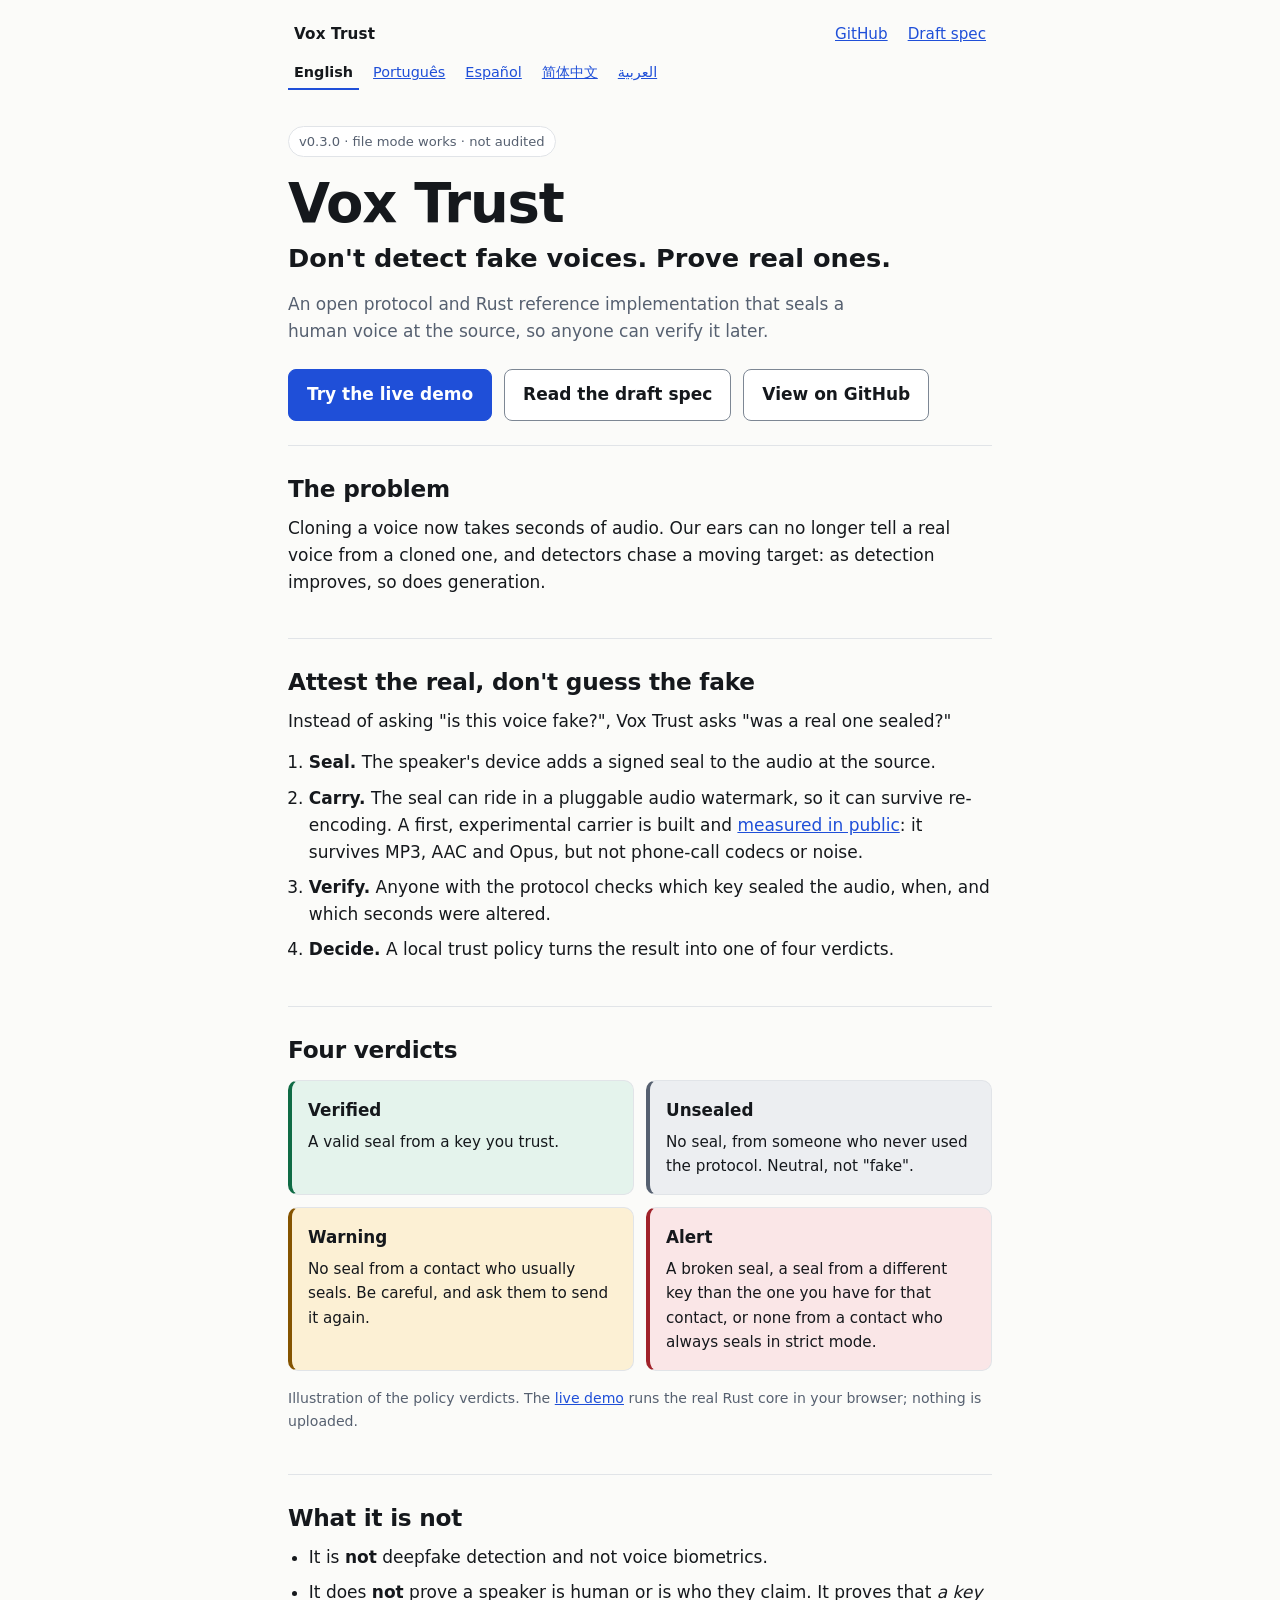
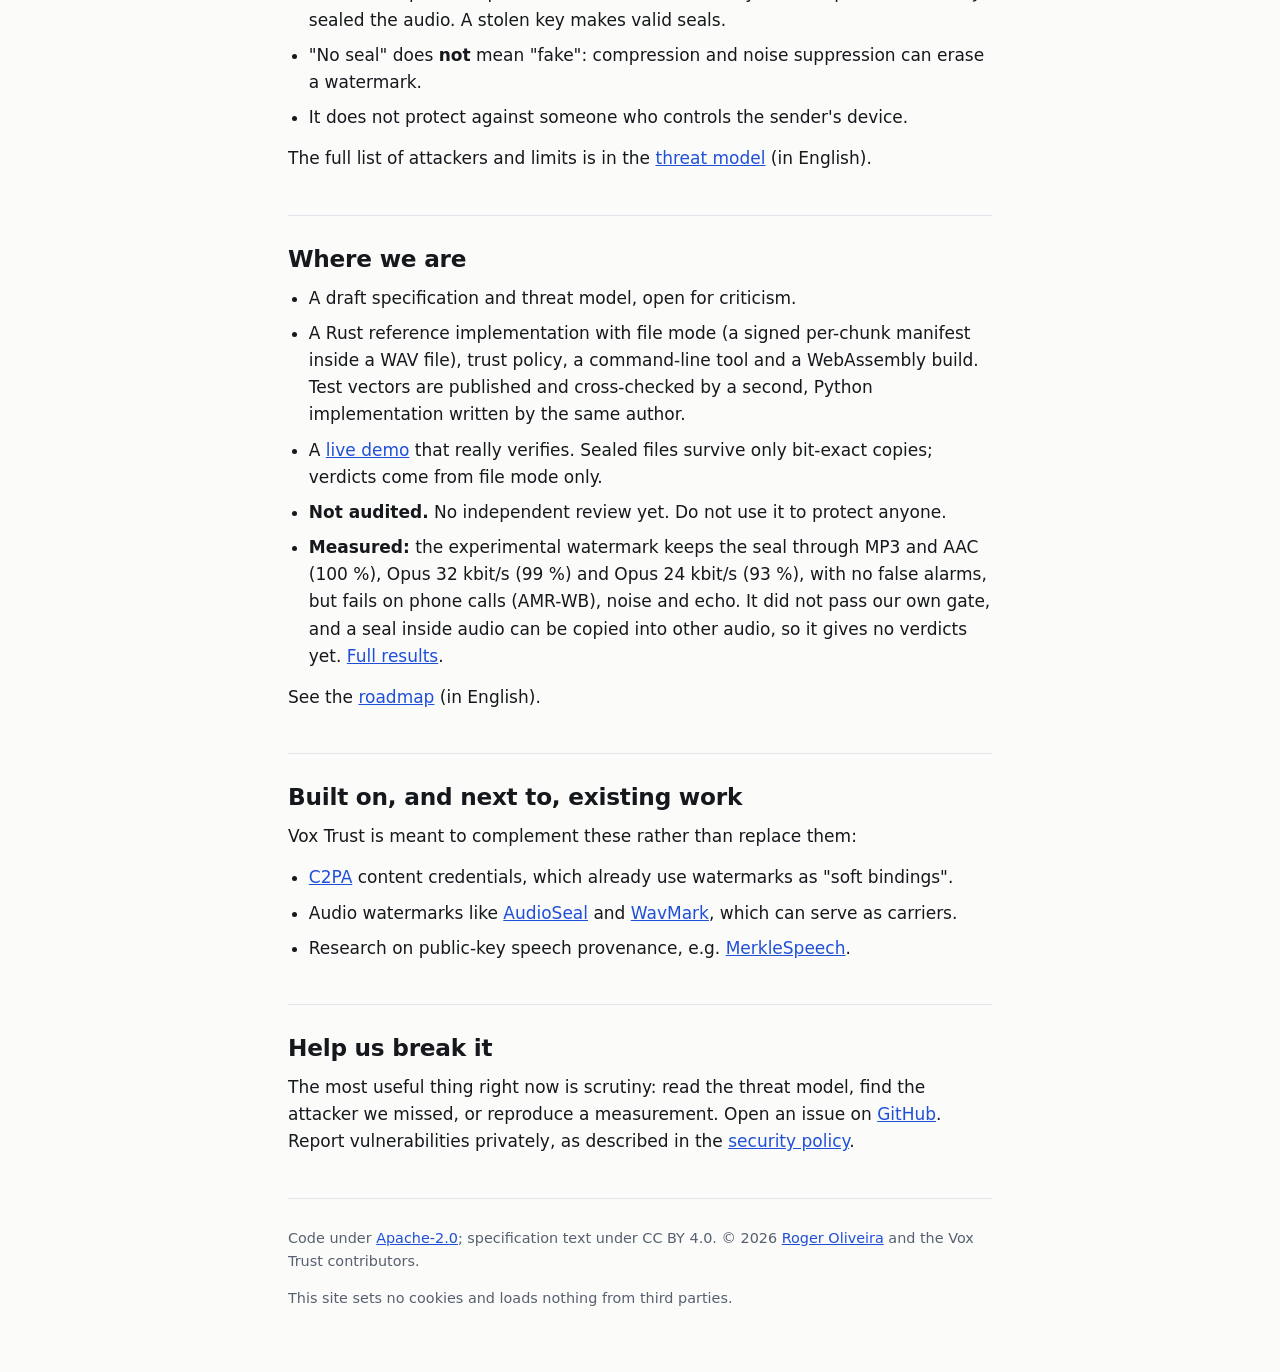
==== index.html @ eaea6c80 "Site: v0.3.0 status, experimental carrier measured (five languages)" ====
<!doctype html>
<html lang="en">
<head>
<meta charset="utf-8">
<meta name="viewport" content="width=device-width, initial-scale=1">
<title>Vox Trust: prove real voices, don't detect fakes</title>
<meta name="description" content="Open protocol with a Rust reference implementation that seals a human voice at the source so anyone can verify it. v0.3.0, file mode works, not audited.">
<meta name="robots" content="index,follow,max-snippet:-1,max-image-preview:large">
<meta name="color-scheme" content="light dark">
<meta name="theme-color" content="#fbfbf9" media="(prefers-color-scheme: light)">
<meta name="theme-color" content="#0e1013" media="(prefers-color-scheme: dark)">
<link rel="icon" href="/favicon.svg" type="image/svg+xml" sizes="any">
<link rel="icon" href="/favicon.ico" sizes="32x32">
<link rel="apple-touch-icon" href="/apple-touch-icon.png">
<link rel="canonical" href="https://vox-trust.github.io/">
<link rel="alternate" hreflang="en" href="https://vox-trust.github.io/">
<link rel="alternate" hreflang="pt-BR" href="https://vox-trust.github.io/pt/">
<link rel="alternate" hreflang="es" href="https://vox-trust.github.io/es/">
<link rel="alternate" hreflang="zh-Hans" href="https://vox-trust.github.io/zh/">
<link rel="alternate" hreflang="ar" href="https://vox-trust.github.io/ar/">
<link rel="alternate" hreflang="x-default" href="https://vox-trust.github.io/">
<meta property="og:type" content="website">
<meta property="og:site_name" content="Vox Trust">
<meta property="og:title" content="Vox Trust: prove real voices, don't detect fakes">
<meta property="og:description" content="An open protocol that seals a human voice at the source so anyone can verify it. v0.3.0, not audited.">
<meta property="og:url" content="https://vox-trust.github.io/">
<meta property="og:locale" content="en_US">
<meta property="og:locale:alternate" content="pt_BR">
<meta property="og:locale:alternate" content="es_ES">
<meta property="og:locale:alternate" content="zh_CN">
<meta property="og:locale:alternate" content="ar_AR">
<meta property="og:image" content="https://vox-trust.github.io/og.png">
<meta property="og:image:width" content="1200">
<meta property="og:image:height" content="630">
<meta property="og:image:alt" content="Vox Trust logo and the line: Don't detect fake voices. Prove real ones.">
<meta name="twitter:card" content="summary_large_image">
<meta name="twitter:title" content="Vox Trust: prove real voices, don't detect fakes">
<meta name="twitter:description" content="An open protocol that seals a human voice at the source so anyone can verify it. v0.3.0, not audited.">
<meta name="twitter:image" content="https://vox-trust.github.io/og.png">
<meta name="twitter:image:alt" content="Vox Trust logo and the line: Don't detect fake voices. Prove real ones.">
<script type="application/ld+json">
{
 "@context": "https://schema.org",
 "@graph": [
  {
   "@type": "WebSite",
   "@id": "https://vox-trust.github.io/#site",
   "name": "Vox Trust",
   "url": "https://vox-trust.github.io/",
   "publisher": {
    "@type": "Person",
    "name": "Roger Oliveira",
    "url": "https://www.linkedin.com/in/rogeroliveira/"
   }
  },
  {
   "@type": "WebPage",
   "@id": "https://vox-trust.github.io/#page",
   "url": "https://vox-trust.github.io/",
   "name": "Vox Trust: prove real voices, don't detect fakes",
   "description": "Open protocol with a Rust reference implementation that seals a human voice at the source so anyone can verify it. v0.3.0, file mode works, not audited.",
   "inLanguage": "en",
   "isPartOf": {
    "@id": "https://vox-trust.github.io/#site"
   },
   "about": {
    "@id": "https://vox-trust.github.io/#code"
   },
   "primaryImageOfPage": {
    "@type": "ImageObject",
    "url": "https://vox-trust.github.io/og.png",
    "width": 1200,
    "height": 630
   }
  },
  {
   "@type": "SoftwareSourceCode",
   "@id": "https://vox-trust.github.io/#code",
   "name": "Vox Trust",
   "url": "https://vox-trust.github.io/",
   "codeRepository": "https://github.com/vox-trust/vox-trust",
   "programmingLanguage": "Rust",
   "license": "https://www.apache.org/licenses/LICENSE-2.0",
   "version": "0.3.0",
   "author": {
    "@type": "Person",
    "name": "Roger Oliveira",
    "url": "https://www.linkedin.com/in/rogeroliveira/"
   }
  }
 ]
}
</script>
<style>
:root{
  --bg:#fbfbf9;--fg:#15181c;--muted:#566070;--card:#ffffff;--border:#e1e4e8;
  --accent:#1f4fd8;--accent-fg:#ffffff;--control-border:#7d8794;--code:#f0f1f3;
  --ok:#0f6b45;--ok-bg:#e4f3ec;--warn:#855400;--warn-bg:#fcf0d4;--bad:#a0222a;--bad-bg:#fae6e7;--neutral-bg:#eceef1;
}
@media (prefers-color-scheme:dark){:root{
  --bg:#0e1013;--fg:#e8eaed;--muted:#a3abb6;--card:#151921;--border:#272d38;
  --accent:#86a9ff;--accent-fg:#0b1020;--control-border:#6b7584;--code:#1b2029;
  --ok:#62d6a3;--ok-bg:#112419;--warn:#f1c35c;--warn-bg:#2a2410;--bad:#ff8c91;--bad-bg:#2c1416;--neutral-bg:#1c212a;
}}
*{box-sizing:border-box}
html{-webkit-text-size-adjust:100%}
body{margin:0;background:var(--bg);color:var(--fg);font:17px/1.6 system-ui,-apple-system,"Segoe UI",Roboto,Helvetica,Arial,sans-serif}
body:lang(zh-Hans){font-family:system-ui,-apple-system,"PingFang SC","Hiragino Sans GB","Microsoft YaHei","Noto Sans CJK SC","Noto Sans SC","WenQuanYi Micro Hei",sans-serif;line-height:1.75}
body:lang(ar){font-family:system-ui,-apple-system,"Segoe UI","Noto Sans Arabic","Geeza Pro","Dubai",Tahoma,Arial,sans-serif;line-height:1.85}
a{color:var(--accent)}
a:focus-visible,.btn:focus-visible{outline:3px solid var(--accent);outline-offset:3px;border-radius:4px}
.skip{position:absolute;inset-inline-start:12px;top:-60px;background:var(--accent);color:var(--accent-fg);padding:8px 14px;border-radius:8px;z-index:10;text-decoration:none;font-weight:600}
.skip:focus{top:12px}
.wrap{max-width:46rem;margin:0 auto;padding:0 16px}
header.top{display:flex;justify-content:space-between;align-items:center;gap:8px 16px;padding:18px 0 6px;font-size:.95rem;flex-wrap:wrap}
header.top .brand{font-weight:700;letter-spacing:.01em;color:var(--fg);text-decoration:none}
header.top nav{display:flex;gap:0 8px;flex-wrap:wrap}
header.top a,.langs a{display:inline-block;min-height:24px;line-height:24px;padding:4px 6px}
.langs{padding:0 0 4px;font-size:.9rem}
.langs ul{list-style:none;margin:0;padding:0;display:flex;gap:0 8px;flex-wrap:wrap}
.langs li{margin:0}
.langs a[aria-current]{color:var(--fg);font-weight:700;text-decoration:none;border-bottom:2px solid var(--accent)}
.hero{padding:32px 0 24px}
.chip{display:inline-block;font-size:.82rem;padding:4px 10px;border:1px solid var(--border);border-radius:999px;color:var(--muted);background:var(--card)}
h1{font-size:clamp(2.2rem,7vw,3.4rem);line-height:1.08;margin:18px 0 8px;letter-spacing:-.02em}
.tag{font-size:clamp(1.25rem,4vw,1.6rem);line-height:1.3;margin:0 0 16px;font-weight:600}
.lead{color:var(--muted);margin:0 0 24px;max-width:38rem}
.actions{display:flex;gap:12px;flex-wrap:wrap}
.btn{display:inline-block;padding:11px 18px;border-radius:8px;text-decoration:none;font-weight:600;border:1px solid var(--control-border);color:var(--fg);background:var(--card)}
.btn.primary{background:var(--accent);color:var(--accent-fg);border-color:var(--accent)}
section{padding:28px 0;border-top:1px solid var(--border)}
h2{font-size:1.45rem;line-height:1.25;margin:0 0 12px;letter-spacing:-.01em}
p{margin:0 0 14px}
ol,ul{margin:0 0 14px;padding-inline-start:1.3rem}
li{margin-bottom:8px}
.cards{display:grid;gap:12px;grid-template-columns:repeat(2,1fr);margin:16px 0}
@media (max-width:520px){.cards{grid-template-columns:1fr}}
.card{border-radius:10px;padding:16px;border:1px solid var(--border);background:var(--card)}
.card h3{margin:0 0 6px;font-size:1.05rem}
.card p{margin:0;font-size:.95rem}
.card{border-inline-start:4px solid var(--muted)}
.card.ok{background:var(--ok-bg);border-inline-start-color:var(--ok)}
.card.neutral{background:var(--neutral-bg);border-inline-start-color:var(--muted)}
.card.warn{background:var(--warn-bg);border-inline-start-color:var(--warn)}
.card.bad{background:var(--bad-bg);border-inline-start-color:var(--bad)}
.note{font-size:.88rem;color:var(--muted)}
code{background:var(--code);padding:1px 6px;border-radius:5px;font-size:.92em}
footer{padding:28px 0 48px;border-top:1px solid var(--border);color:var(--muted);font-size:.9rem}
[dir=rtl] .hero,[dir=rtl] .lead{text-align:start}
</style>
</head>
<body>
<a class="skip" href="#main">Skip to content</a>
<div class="wrap">
  <header class="top">
    <a class="brand" href="/">Vox Trust</a>
    <nav aria-label="Primary">
      <a href="https://github.com/vox-trust/vox-trust">GitHub</a>
      <a href="https://github.com/vox-trust/vox-trust/blob/main/spec/SPEC.md">Draft spec</a>
    </nav>
  </header>
  <nav class="langs" aria-label="Language">
    <ul>
        <li><a href="/" hreflang="en" lang="en" aria-current="page">English</a></li>
        <li><a href="/pt/" hreflang="pt-BR" lang="pt-BR">Português</a></li>
        <li><a href="/es/" hreflang="es" lang="es">Español</a></li>
        <li><a href="/zh/" hreflang="zh-Hans" lang="zh-Hans">简体中文</a></li>
        <li><a href="/ar/" hreflang="ar" lang="ar">العربية</a></li>
    </ul>
  </nav>

  <main id="main">
    <div class="hero">
      <span class="chip">v0.3.0 · file mode works · not audited</span>
      <h1>Vox Trust</h1>
      <p class="tag">Don't detect fake voices. Prove real ones.</p>
      <p class="lead">An open protocol and Rust reference implementation that seals a human voice at the source, so anyone can verify it later.</p>
      <div class="actions">
        <a class="btn primary" href="/demo/?lang=en">Try the live demo</a>
        <a class="btn" href="https://github.com/vox-trust/vox-trust/blob/main/spec/SPEC.md">Read the draft spec</a>
        <a class="btn" href="https://github.com/vox-trust/vox-trust">View on GitHub</a>
      </div>
    </div>

    <section aria-labelledby="problem">
      <h2 id="problem">The problem</h2>
      <p>Cloning a voice now takes seconds of audio. Our ears can no longer tell a real voice from a cloned one, and detectors chase a moving target: as detection improves, so does generation.</p>
    </section>

    <section aria-labelledby="idea">
      <h2 id="idea">Attest the real, don't guess the fake</h2>
      <p>Instead of asking "is this voice fake?", Vox Trust asks "was a real one sealed?"</p>
      <ol>
        <li><strong>Seal.</strong> The speaker's device adds a signed seal to the audio at the source.</li>
        <li><strong>Carry.</strong> The seal can ride in a pluggable audio watermark, so it can survive re-encoding. A first, experimental carrier is built and <a href='https://github.com/vox-trust/vox-trust/blob/main/bench/results/2026-10-01-stdm-1/README.md'>measured in public</a>: it survives MP3, AAC and Opus, but not phone-call codecs or noise.</li>
        <li><strong>Verify.</strong> Anyone with the protocol checks which key sealed the audio, when, and which seconds were altered.</li>
        <li><strong>Decide.</strong> A local trust policy turns the result into one of four verdicts.</li>
      </ol>
    </section>

    <section aria-labelledby="outcomes">
      <h2 id="outcomes">Four verdicts</h2>
      <div class="cards">
        <div class="card ok">
          <h3>Verified</h3>
          <p>A valid seal from a key you trust.</p>
        </div>
        <div class="card neutral">
          <h3>Unsealed</h3>
          <p>No seal, from someone who never used the protocol. Neutral, not "fake".</p>
        </div>
        <div class="card warn">
          <h3>Warning</h3>
          <p>No seal from a contact who usually seals. Be careful, and ask them to send it again.</p>
        </div>
        <div class="card bad">
          <h3>Alert</h3>
          <p>A broken seal, a seal from a different key than the one you have for that contact, or none from a contact who always seals in strict mode.</p>
        </div>
      </div>
      <p class="note">Illustration of the policy verdicts. The <a href="/demo/?lang=en">live demo</a> runs the real Rust core in your browser; nothing is uploaded.</p>
    </section>

    <section aria-labelledby="not">
      <h2 id="not">What it is not</h2>
      <ul>
        <li>It is <strong>not</strong> deepfake detection and not voice biometrics.</li>
        <li>It does <strong>not</strong> prove a speaker is human or is who they claim. It proves that <em>a key</em> sealed the audio. A stolen key makes valid seals.</li>
        <li>"No seal" does <strong>not</strong> mean "fake": compression and noise suppression can erase a watermark.</li>
        <li>It does not protect against someone who controls the sender's device.</li>
      </ul>
      <p>The full list of attackers and limits is in the <a href="https://github.com/vox-trust/vox-trust/blob/main/spec/THREAT-MODEL.md">threat model</a> (in English).</p>
    </section>

    <section aria-labelledby="status">
      <h2 id="status">Where we are</h2>
      <ul>
        <li>A draft specification and threat model, open for criticism.</li>
        <li>A Rust reference implementation with file mode (a signed per-chunk manifest inside a WAV file), trust policy, a command-line tool and a WebAssembly build. Test vectors are published and cross-checked by a second, Python implementation written by the same author.</li>
        <li>A <a href="/demo/?lang=en">live demo</a> that really verifies. Sealed files survive only bit-exact copies; verdicts come from file mode only.</li>
        <li><strong>Not audited.</strong> No independent review yet. Do not use it to protect anyone.</li>
        <li><strong>Measured:</strong> the experimental watermark keeps the seal through MP3 and AAC (100 %), Opus 32 kbit/s (99 %) and Opus 24 kbit/s (93 %), with no false alarms, but fails on phone calls (AMR-WB), noise and echo. It did not pass our own gate, and a seal inside audio can be copied into other audio, so it gives no verdicts yet. <a href='https://github.com/vox-trust/vox-trust/blob/main/bench/results/2026-10-01-stdm-1/README.md'>Full results</a>.</li>
      </ul>
      <p>See the <a href="https://github.com/vox-trust/vox-trust/blob/main/docs/ROADMAP.md">roadmap</a> (in English).</p>
    </section>

    <section aria-labelledby="prior">
      <h2 id="prior">Built on, and next to, existing work</h2>
      <p>Vox Trust is meant to complement these rather than replace them:</p>
      <ul>
        <li><a href="https://spec.c2pa.org/">C2PA</a> content credentials, which already use watermarks as "soft bindings".</li>
        <li>Audio watermarks like <a href="https://github.com/facebookresearch/audioseal">AudioSeal</a> and <a href="https://github.com/wavmark/wavmark">WavMark</a>, which can serve as carriers.</li>
        <li>Research on public-key speech provenance, e.g. <a href="https://arxiv.org/abs/2602.10166">MerkleSpeech</a>.</li>
      </ul>
    </section>

    <section aria-labelledby="help">
      <h2 id="help">Help us break it</h2>
      <p>The most useful thing right now is scrutiny: read the threat model, find the attacker we missed, or reproduce a measurement. Open an issue on <a href="https://github.com/vox-trust/vox-trust/issues">GitHub</a>. Report vulnerabilities privately, as described in the <a href="https://github.com/vox-trust/vox-trust/blob/main/SECURITY.md">security policy</a>.</p>
    </section>
  </main>

  <footer>
    <p>Code under <a href="https://github.com/vox-trust/vox-trust/blob/main/LICENSE">Apache-2.0</a>; specification text under CC BY 4.0. © 2026 <a href="https://www.linkedin.com/in/rogeroliveira/" rel="me">Roger Oliveira</a> and the Vox Trust contributors.</p>
    <p>This site sets no cookies and loads nothing from third parties.</p>
  </footer>
</div>
</body>
</html>
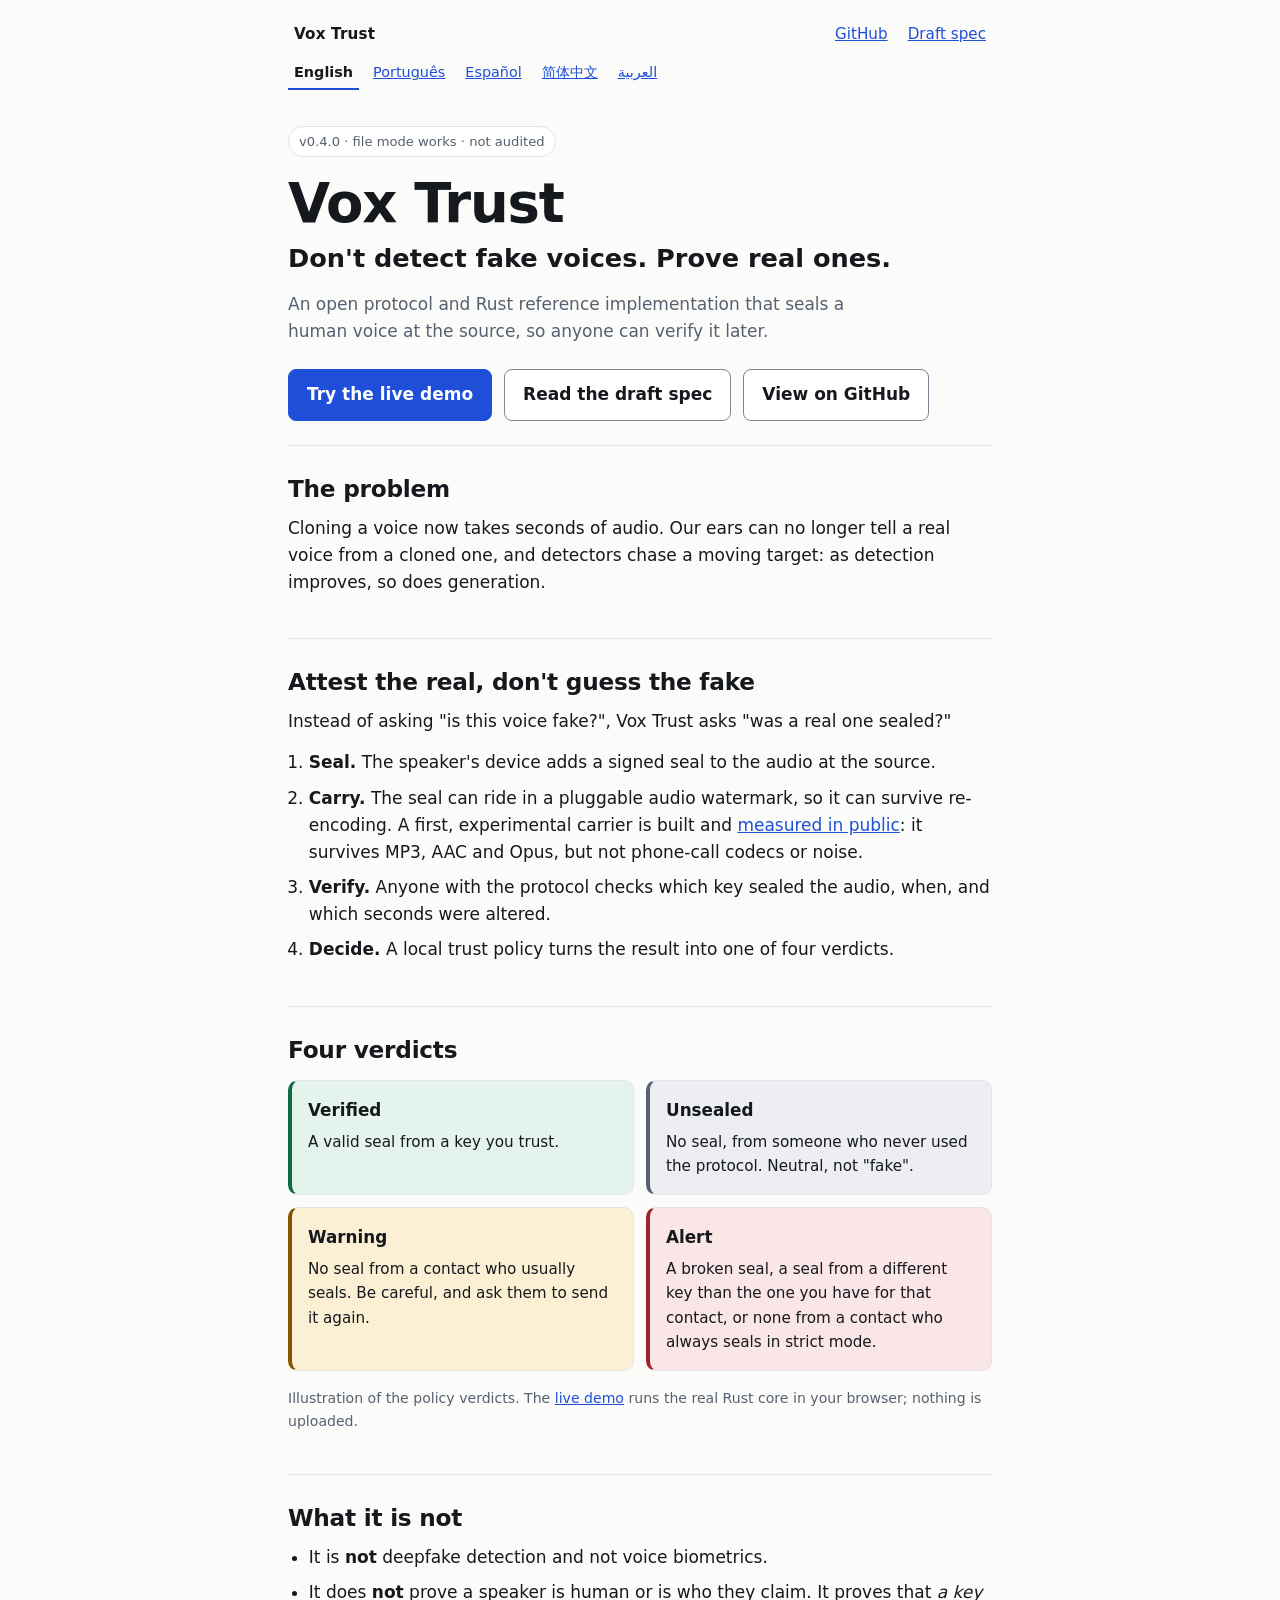
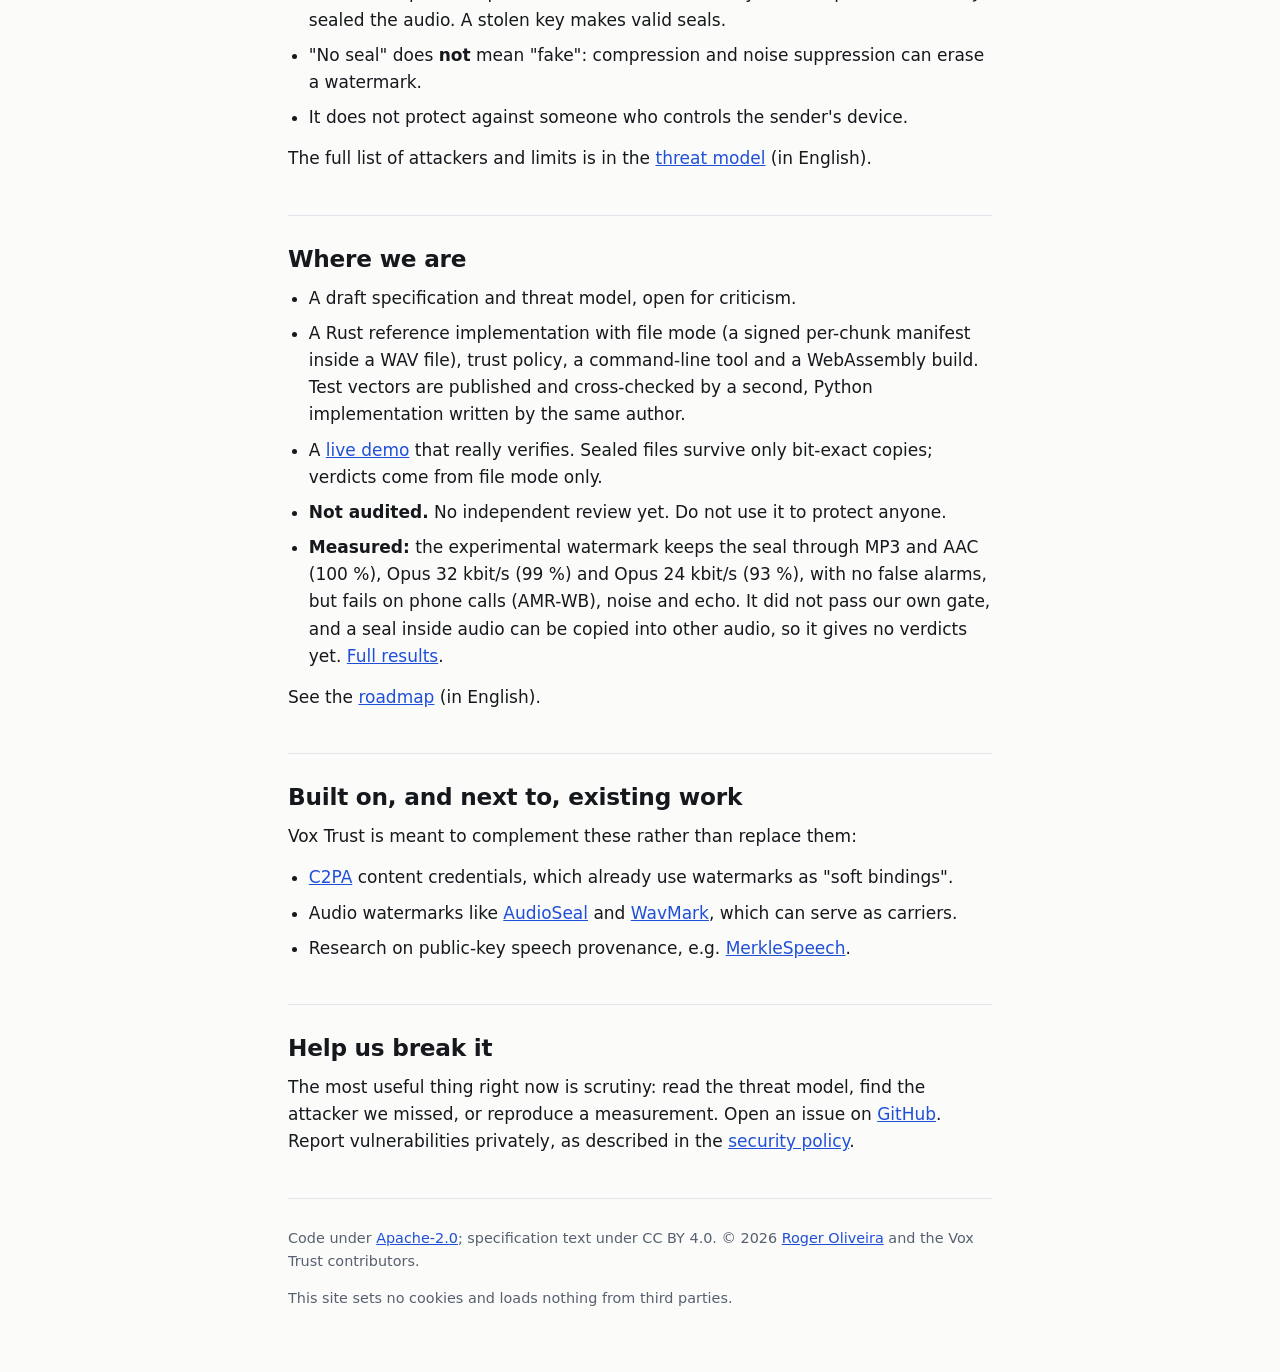
==== commit 577c6af9: "Site: v0.4.0 (five languages); demo built from the v0.4.0 release" ====
--- a/index.html
+++ b/index.html
@@ -4,7 +4,7 @@
 <meta charset="utf-8">
 <meta name="viewport" content="width=device-width, initial-scale=1">
 <title>Vox Trust: prove real voices, don't detect fakes</title>
-<meta name="description" content="Open protocol with a Rust reference implementation that seals a human voice at the source so anyone can verify it. v0.3.0, file mode works, not audited.">
+<meta name="description" content="Open protocol with a Rust reference implementation that seals a human voice at the source so anyone can verify it. v0.4.0, file mode works, not audited.">
 <meta name="robots" content="index,follow,max-snippet:-1,max-image-preview:large">
 <meta name="color-scheme" content="light dark">
 <meta name="theme-color" content="#fbfbf9" media="(prefers-color-scheme: light)">
@@ -22,7 +22,7 @@
 <meta property="og:type" content="website">
 <meta property="og:site_name" content="Vox Trust">
 <meta property="og:title" content="Vox Trust: prove real voices, don't detect fakes">
-<meta property="og:description" content="An open protocol that seals a human voice at the source so anyone can verify it. v0.3.0, not audited.">
+<meta property="og:description" content="An open protocol that seals a human voice at the source so anyone can verify it. v0.4.0, not audited.">
 <meta property="og:url" content="https://vox-trust.github.io/">
 <meta property="og:locale" content="en_US">
 <meta property="og:locale:alternate" content="pt_BR">
@@ -35,7 +35,7 @@
 <meta property="og:image:alt" content="Vox Trust logo and the line: Don't detect fake voices. Prove real ones.">
 <meta name="twitter:card" content="summary_large_image">
 <meta name="twitter:title" content="Vox Trust: prove real voices, don't detect fakes">
-<meta name="twitter:description" content="An open protocol that seals a human voice at the source so anyone can verify it. v0.3.0, not audited.">
+<meta name="twitter:description" content="An open protocol that seals a human voice at the source so anyone can verify it. v0.4.0, not audited.">
 <meta name="twitter:image" content="https://vox-trust.github.io/og.png">
 <meta name="twitter:image:alt" content="Vox Trust logo and the line: Don't detect fake voices. Prove real ones.">
 <script type="application/ld+json">
@@ -58,7 +58,7 @@
    "@id": "https://vox-trust.github.io/#page",
    "url": "https://vox-trust.github.io/",
    "name": "Vox Trust: prove real voices, don't detect fakes",
-   "description": "Open protocol with a Rust reference implementation that seals a human voice at the source so anyone can verify it. v0.3.0, file mode works, not audited.",
+   "description": "Open protocol with a Rust reference implementation that seals a human voice at the source so anyone can verify it. v0.4.0, file mode works, not audited.",
    "inLanguage": "en",
    "isPartOf": {
     "@id": "https://vox-trust.github.io/#site"
@@ -81,7 +81,7 @@
    "codeRepository": "https://github.com/vox-trust/vox-trust",
    "programmingLanguage": "Rust",
    "license": "https://www.apache.org/licenses/LICENSE-2.0",
-   "version": "0.3.0",
+   "version": "0.4.0",
    "author": {
     "@type": "Person",
     "name": "Roger Oliveira",
@@ -171,7 +171,7 @@
 
   <main id="main">
     <div class="hero">
-      <span class="chip">v0.3.0 · file mode works · not audited</span>
+      <span class="chip">v0.4.0 · file mode works · not audited</span>
       <h1>Vox Trust</h1>
       <p class="tag">Don't detect fake voices. Prove real ones.</p>
       <p class="lead">An open protocol and Rust reference implementation that seals a human voice at the source, so anyone can verify it later.</p>
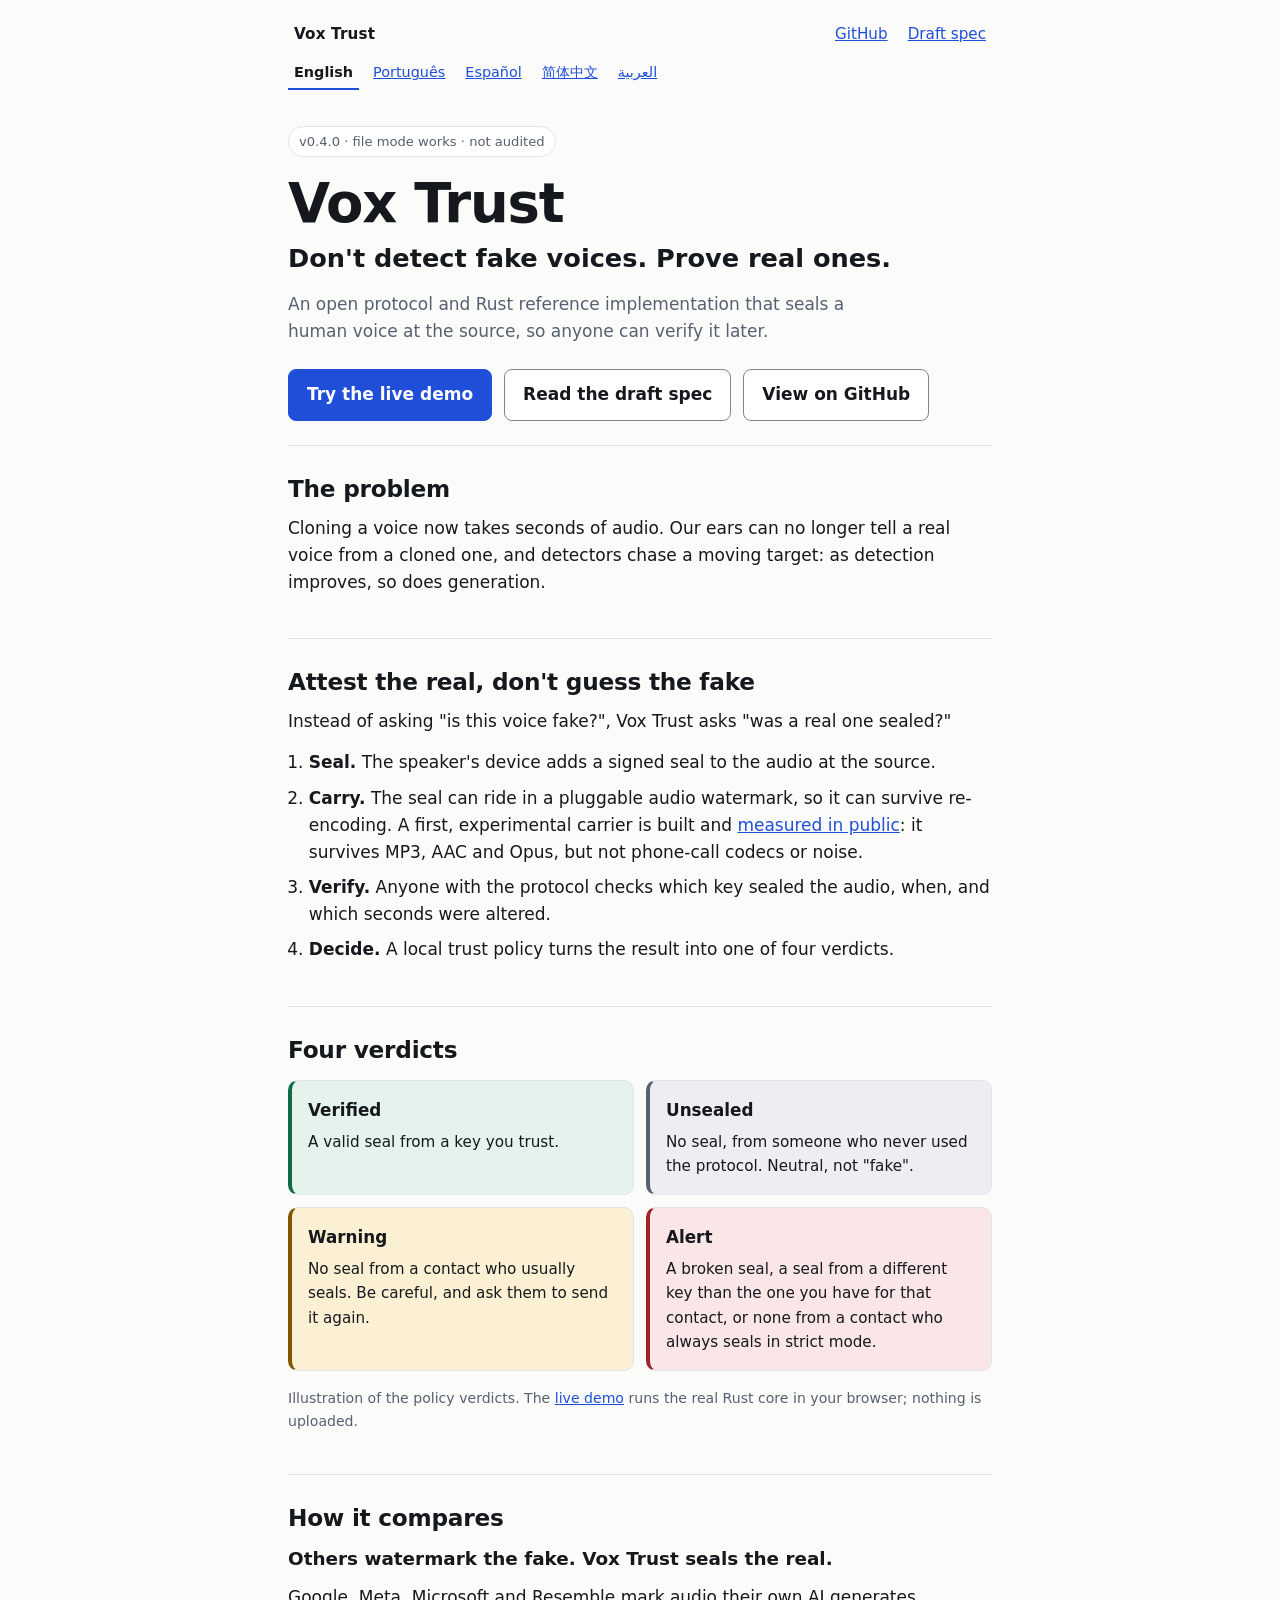
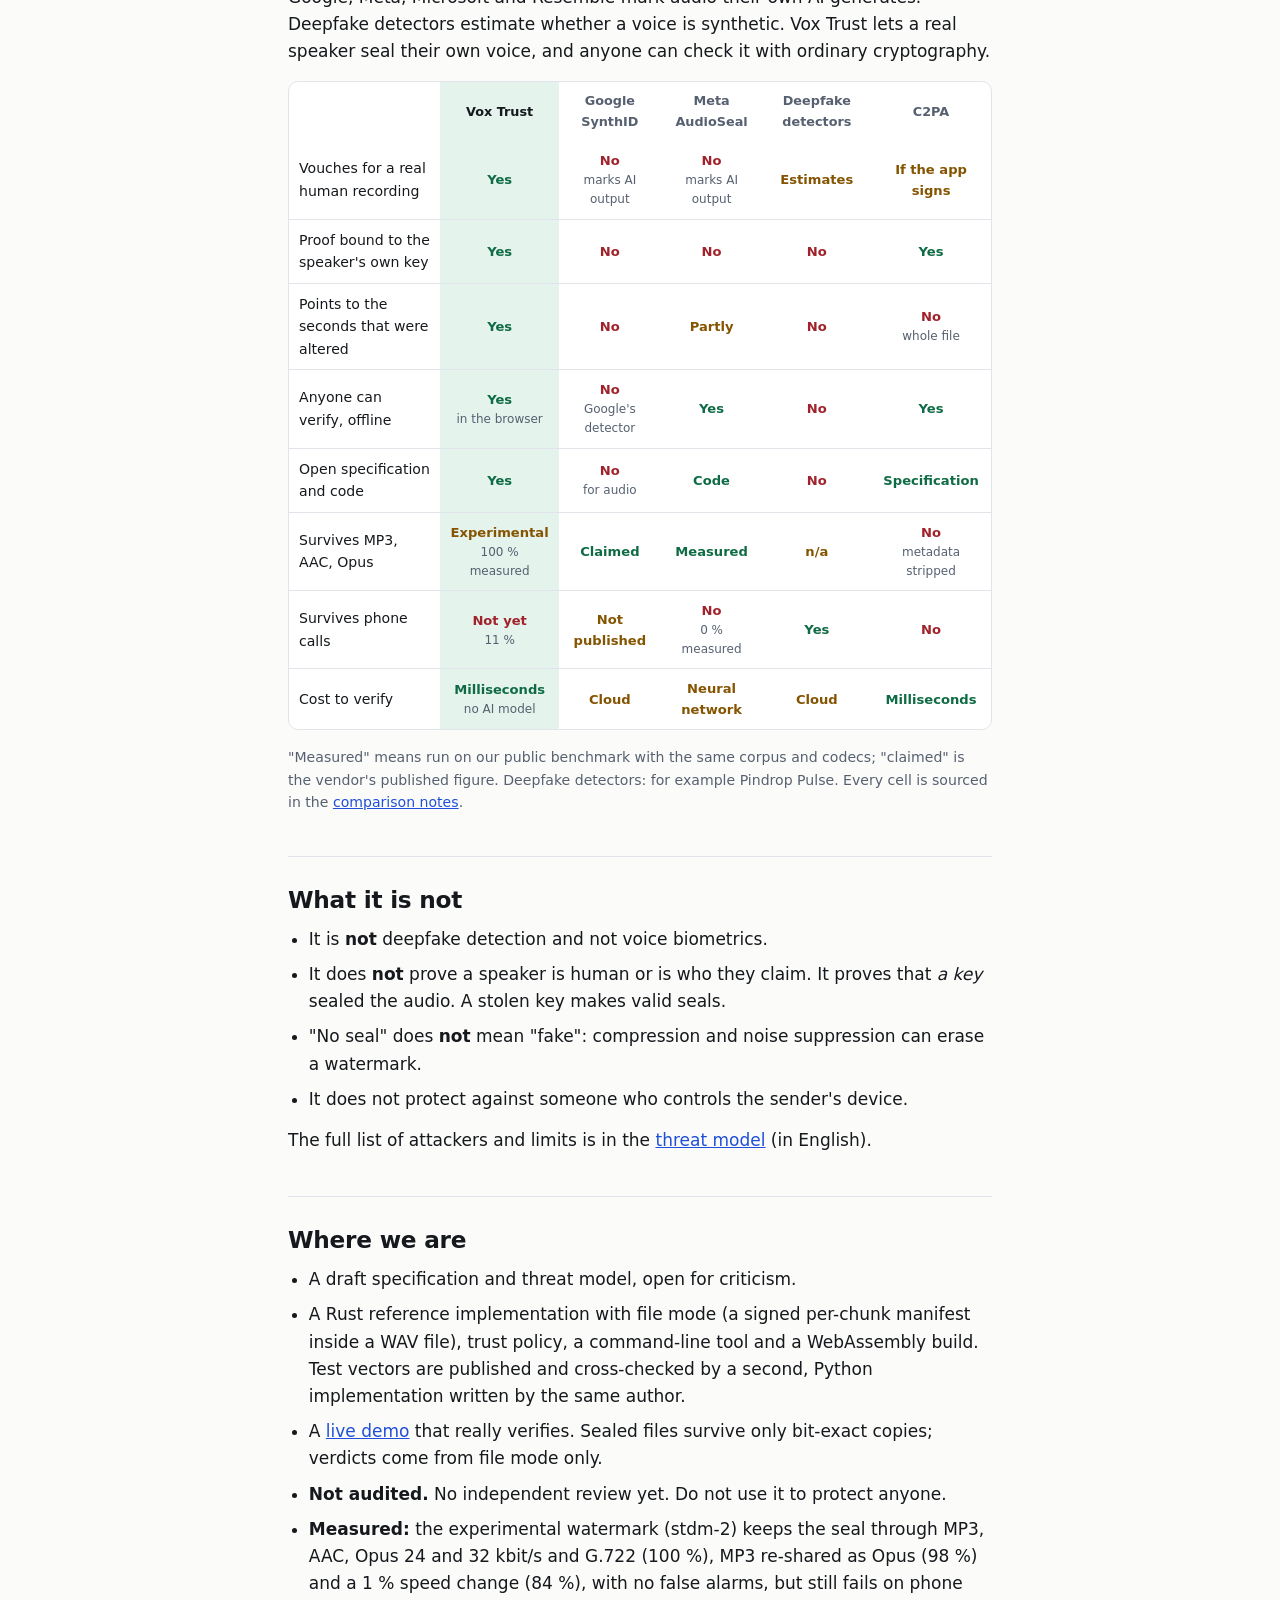
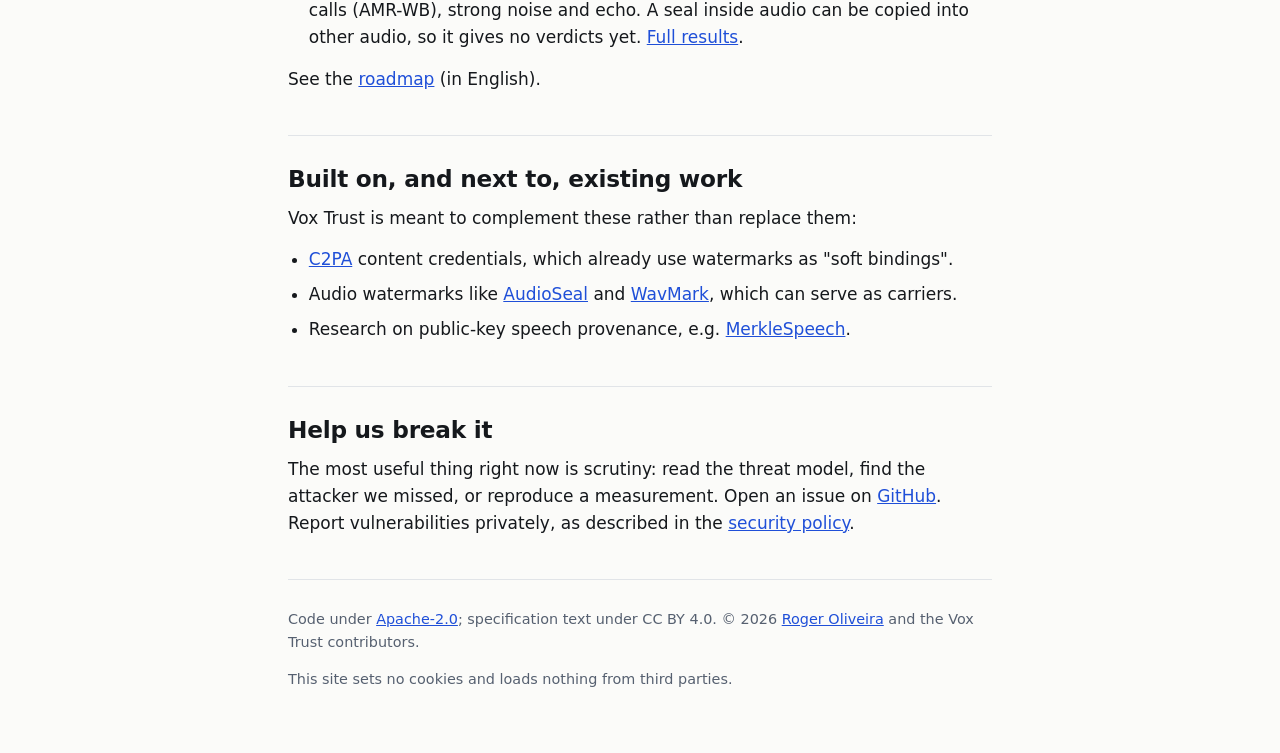
==== commit f83ae378: "Site: comparison with Google SynthID, Meta AudioSeal, deepfake detectors and C2PA; stdm-2 numbers (f" ====
--- a/index.html
+++ b/index.html
@@ -147,6 +147,18 @@
 code{background:var(--code);padding:1px 6px;border-radius:5px;font-size:.92em}
 footer{padding:28px 0 48px;border-top:1px solid var(--border);color:var(--muted);font-size:.9rem}
 [dir=rtl] .hero,[dir=rtl] .lead{text-align:start}
+.cmp-wrap{overflow-x:auto;margin:16px 0;border:1px solid var(--border);border-radius:10px;background:var(--card)}
+.cmp{border-collapse:collapse;width:100%;min-width:640px;font-size:.88rem}
+.cmp th,.cmp td{padding:9px 10px;border-bottom:1px solid var(--border);text-align:center;vertical-align:middle}
+.cmp thead th{font-size:.8rem;color:var(--muted);font-weight:600}
+.cmp th[scope=row]{text-align:start;font-weight:500}
+.cmp tr:last-child th,.cmp tr:last-child td{border-bottom:0}
+.cmp .us{background:var(--ok-bg)}
+.cmp thead .us{color:var(--fg)}
+.cmp .y,.cmp .n,.cmp .p{display:block;font-weight:600;font-size:.82rem}
+.cmp .y{color:var(--ok)}.cmp .n{color:var(--bad)}.cmp .p{color:var(--warn)}
+.cmp small{display:block;color:var(--muted);font-weight:400;font-size:.75rem}
+.big{font-size:1.15rem;font-weight:600;margin:0 0 10px}
 </style>
 </head>
 <body>
@@ -192,7 +204,7 @@
       <p>Instead of asking "is this voice fake?", Vox Trust asks "was a real one sealed?"</p>
       <ol>
         <li><strong>Seal.</strong> The speaker's device adds a signed seal to the audio at the source.</li>
-        <li><strong>Carry.</strong> The seal can ride in a pluggable audio watermark, so it can survive re-encoding. A first, experimental carrier is built and <a href='https://github.com/vox-trust/vox-trust/blob/main/bench/results/2026-10-01-stdm-1/README.md'>measured in public</a>: it survives MP3, AAC and Opus, but not phone-call codecs or noise.</li>
+        <li><strong>Carry.</strong> The seal can ride in a pluggable audio watermark, so it can survive re-encoding. A first, experimental carrier is built and <a href='https://github.com/vox-trust/vox-trust/blob/main/bench/results/2026-10-02-stdm-2/README.md'>measured in public</a>: it survives MP3, AAC and Opus, but not phone-call codecs or noise.</li>
         <li><strong>Verify.</strong> Anyone with the protocol checks which key sealed the audio, when, and which seconds were altered.</li>
         <li><strong>Decide.</strong> A local trust policy turns the result into one of four verdicts.</li>
       </ol>
@@ -219,6 +231,14 @@
         </div>
       </div>
       <p class="note">Illustration of the policy verdicts. The <a href="/demo/?lang=en">live demo</a> runs the real Rust core in your browser; nothing is uploaded.</p>
+    </section>
+
+    <section aria-labelledby="compare">
+      <h2 id="compare">How it compares</h2>
+      <p class="big">Others watermark the fake. Vox Trust seals the real.</p>
+      <p>Google, Meta, Microsoft and Resemble mark audio their own AI generates. Deepfake detectors estimate whether a voice is synthetic. Vox Trust lets a real speaker seal their own voice, and anyone can check it with ordinary cryptography.</p>
+      <div class="cmp-wrap"><table class="cmp"><thead><tr><th scope="col"></th><th scope="col" class="us">Vox Trust</th><th scope="col">Google SynthID</th><th scope="col">Meta AudioSeal</th><th scope="col">Deepfake detectors</th><th scope="col">C2PA</th></tr></thead><tbody><tr><th scope="row">Vouches for a real human recording</th><td class="us"><span class="y">Yes</span></td><td><span class="n">No</span><small>marks AI output</small></td><td><span class="n">No</span><small>marks AI output</small></td><td><span class="p">Estimates</span></td><td><span class="p">If the app signs</span></td></tr><tr><th scope="row">Proof bound to the speaker's own key</th><td class="us"><span class="y">Yes</span></td><td><span class="n">No</span></td><td><span class="n">No</span></td><td><span class="n">No</span></td><td><span class="y">Yes</span></td></tr><tr><th scope="row">Points to the seconds that were altered</th><td class="us"><span class="y">Yes</span></td><td><span class="n">No</span></td><td><span class="p">Partly</span></td><td><span class="n">No</span></td><td><span class="n">No</span><small>whole file</small></td></tr><tr><th scope="row">Anyone can verify, offline</th><td class="us"><span class="y">Yes</span><small>in the browser</small></td><td><span class="n">No</span><small>Google's detector</small></td><td><span class="y">Yes</span></td><td><span class="n">No</span></td><td><span class="y">Yes</span></td></tr><tr><th scope="row">Open specification and code</th><td class="us"><span class="y">Yes</span></td><td><span class="n">No</span><small>for audio</small></td><td><span class="y">Code</span></td><td><span class="n">No</span></td><td><span class="y">Specification</span></td></tr><tr><th scope="row">Survives MP3, AAC, Opus</th><td class="us"><span class="p">Experimental</span><small>100 % measured</small></td><td><span class="y">Claimed</span></td><td><span class="y">Measured</span></td><td><span class="p">n/a</span></td><td><span class="n">No</span><small>metadata stripped</small></td></tr><tr><th scope="row">Survives phone calls</th><td class="us"><span class="n">Not yet</span><small>11 %</small></td><td><span class="p">Not published</span></td><td><span class="n">No</span><small>0 % measured</small></td><td><span class="y">Yes</span></td><td><span class="n">No</span></td></tr><tr><th scope="row">Cost to verify</th><td class="us"><span class="y">Milliseconds</span><small>no AI model</small></td><td><span class="p">Cloud</span></td><td><span class="p">Neural network</span></td><td><span class="p">Cloud</span></td><td><span class="y">Milliseconds</span></td></tr></tbody></table></div>
+      <p class="note">"Measured" means run on our public benchmark with the same corpus and codecs; "claimed" is the vendor's published figure. Deepfake detectors: for example Pindrop Pulse. Every cell is sourced in the <a href="https://github.com/vox-trust/vox-trust/blob/main/docs/COMPARISON.md">comparison notes</a>.</p>
     </section>
 
     <section aria-labelledby="not">
@@ -239,7 +259,7 @@
         <li>A Rust reference implementation with file mode (a signed per-chunk manifest inside a WAV file), trust policy, a command-line tool and a WebAssembly build. Test vectors are published and cross-checked by a second, Python implementation written by the same author.</li>
         <li>A <a href="/demo/?lang=en">live demo</a> that really verifies. Sealed files survive only bit-exact copies; verdicts come from file mode only.</li>
         <li><strong>Not audited.</strong> No independent review yet. Do not use it to protect anyone.</li>
-        <li><strong>Measured:</strong> the experimental watermark keeps the seal through MP3 and AAC (100 %), Opus 32 kbit/s (99 %) and Opus 24 kbit/s (93 %), with no false alarms, but fails on phone calls (AMR-WB), noise and echo. It did not pass our own gate, and a seal inside audio can be copied into other audio, so it gives no verdicts yet. <a href='https://github.com/vox-trust/vox-trust/blob/main/bench/results/2026-10-01-stdm-1/README.md'>Full results</a>.</li>
+        <li><strong>Measured:</strong> the experimental watermark (stdm-2) keeps the seal through MP3, AAC, Opus 24 and 32 kbit/s and G.722 (100 %), MP3 re-shared as Opus (98 %) and a 1 % speed change (84 %), with no false alarms, but still fails on phone calls (AMR-WB), strong noise and echo. A seal inside audio can be copied into other audio, so it gives no verdicts yet. <a href='https://github.com/vox-trust/vox-trust/blob/main/bench/results/2026-10-02-stdm-2/README.md'>Full results</a>.</li>
       </ul>
       <p>See the <a href="https://github.com/vox-trust/vox-trust/blob/main/docs/ROADMAP.md">roadmap</a> (in English).</p>
     </section>
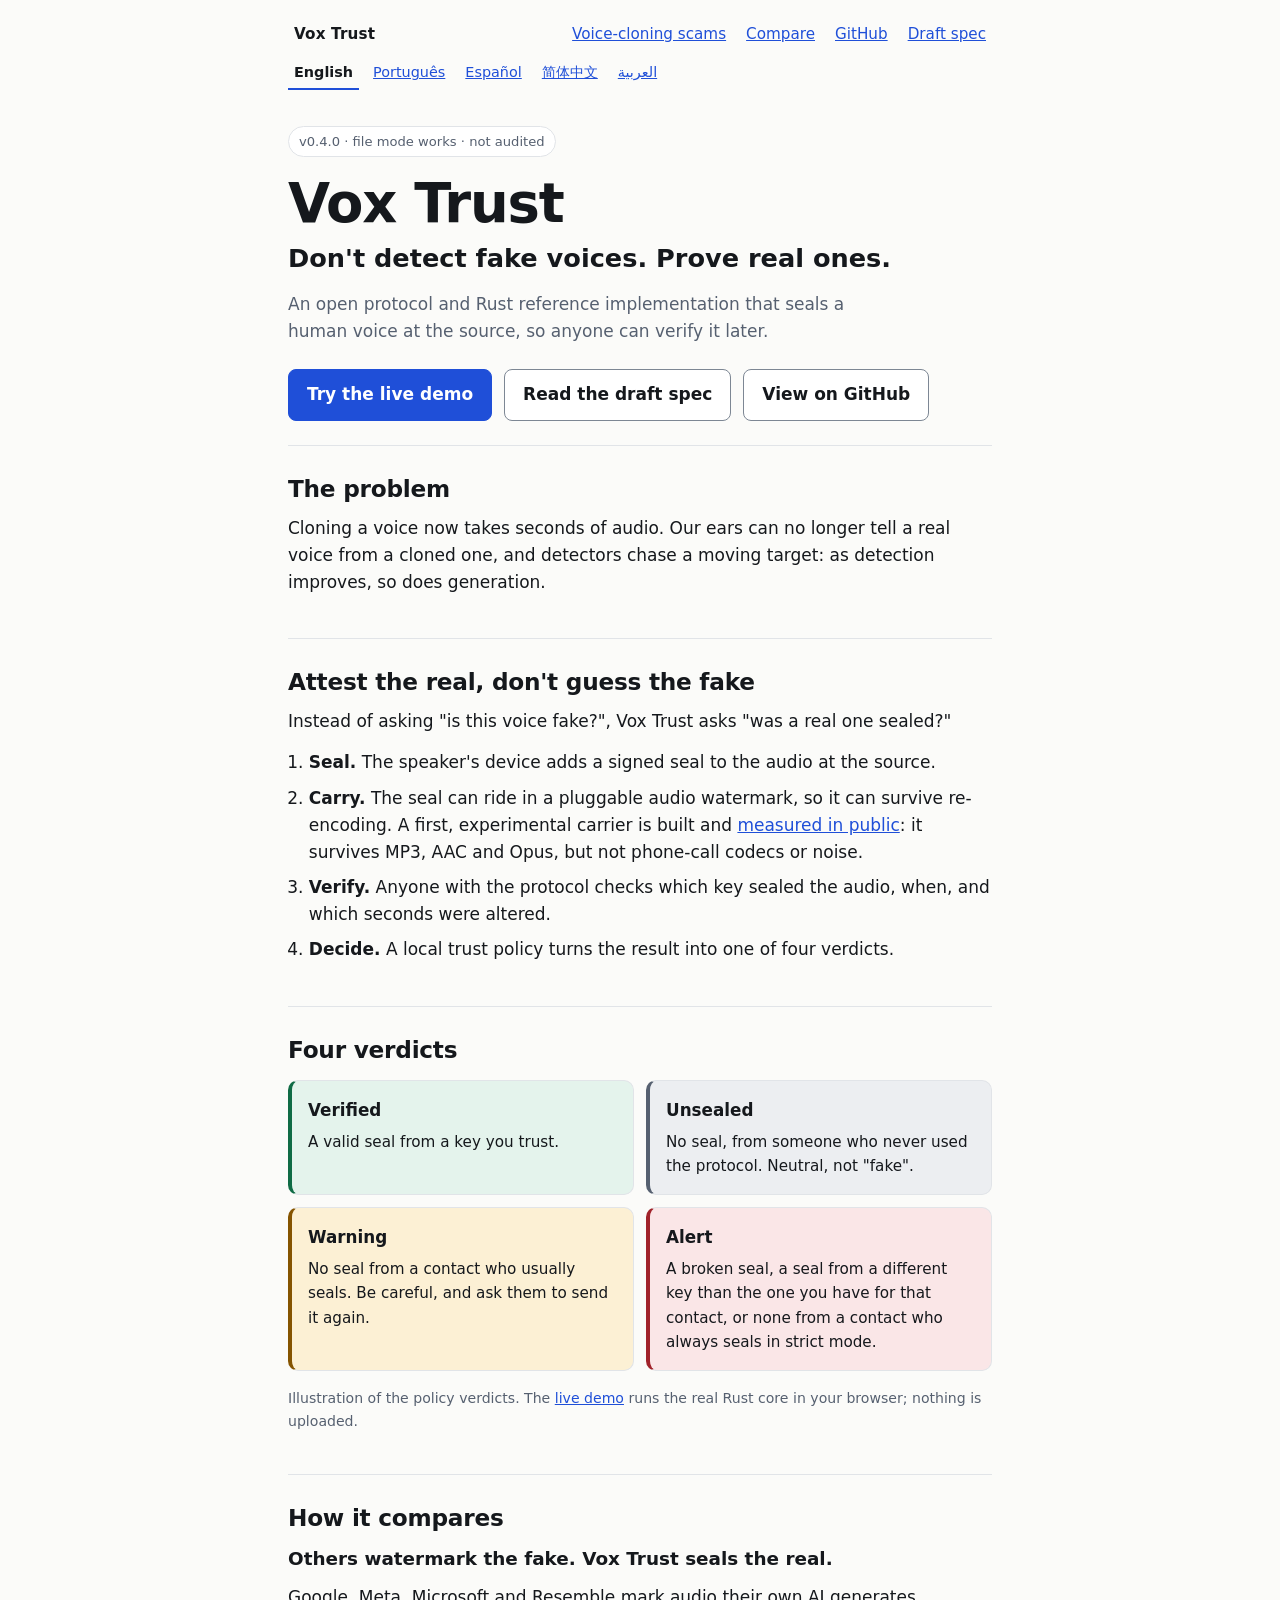
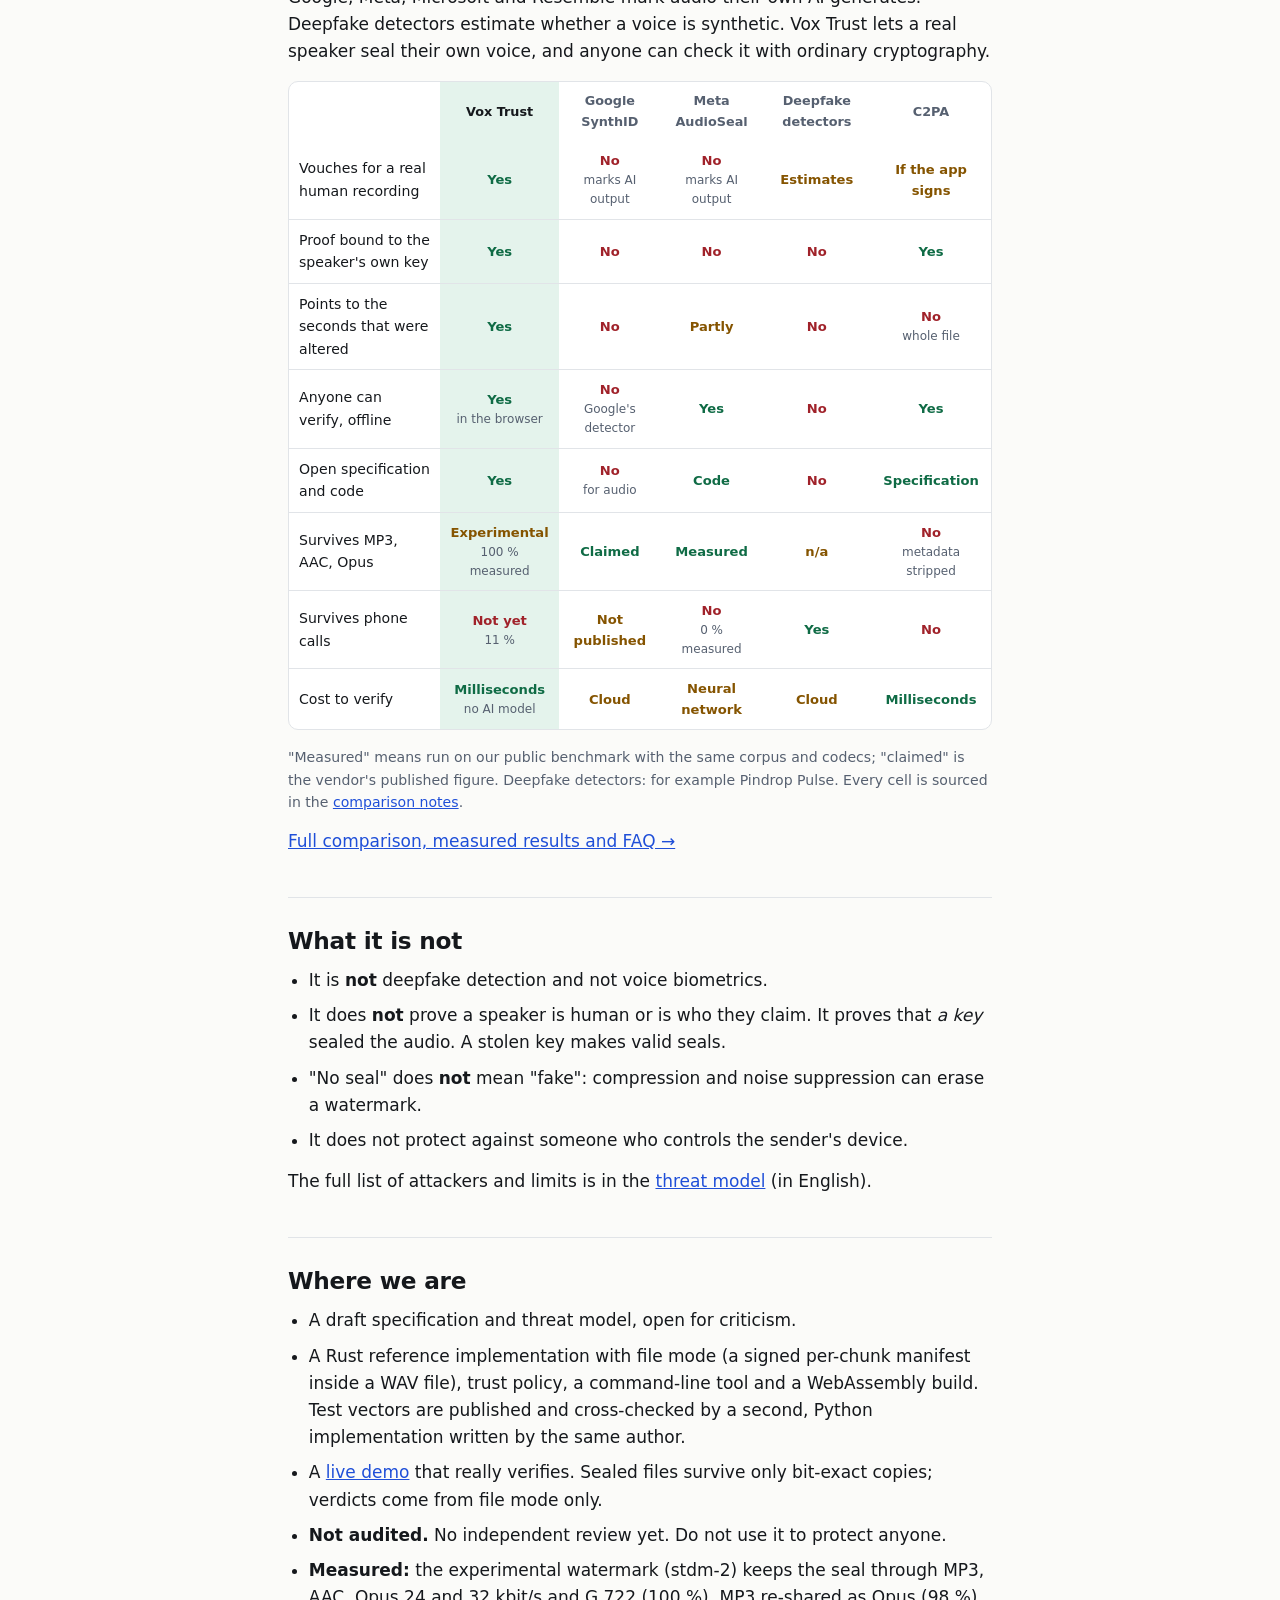
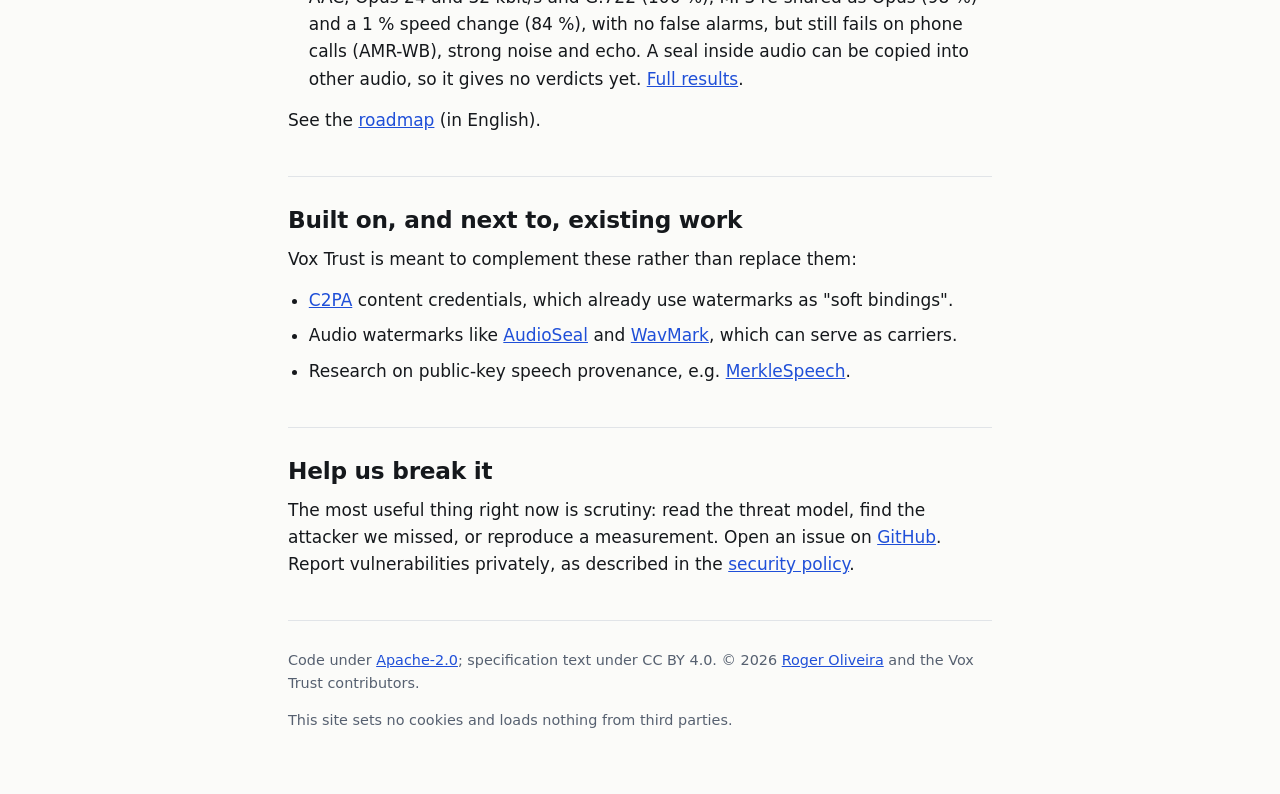
==== commit cd40aee3: "Site: voice-cloning scam guide and comparison page (EN, PT), linked from the home pages and the site" ====
--- a/index.html
+++ b/index.html
@@ -167,6 +167,8 @@
   <header class="top">
     <a class="brand" href="/">Vox Trust</a>
     <nav aria-label="Primary">
+      <a href="/voice-cloning-scam/">Voice-cloning scams</a>
+      <a href="/compare/">Compare</a>
       <a href="https://github.com/vox-trust/vox-trust">GitHub</a>
       <a href="https://github.com/vox-trust/vox-trust/blob/main/spec/SPEC.md">Draft spec</a>
     </nav>
@@ -239,6 +241,7 @@
       <p>Google, Meta, Microsoft and Resemble mark audio their own AI generates. Deepfake detectors estimate whether a voice is synthetic. Vox Trust lets a real speaker seal their own voice, and anyone can check it with ordinary cryptography.</p>
       <div class="cmp-wrap"><table class="cmp"><thead><tr><th scope="col"></th><th scope="col" class="us">Vox Trust</th><th scope="col">Google SynthID</th><th scope="col">Meta AudioSeal</th><th scope="col">Deepfake detectors</th><th scope="col">C2PA</th></tr></thead><tbody><tr><th scope="row">Vouches for a real human recording</th><td class="us"><span class="y">Yes</span></td><td><span class="n">No</span><small>marks AI output</small></td><td><span class="n">No</span><small>marks AI output</small></td><td><span class="p">Estimates</span></td><td><span class="p">If the app signs</span></td></tr><tr><th scope="row">Proof bound to the speaker's own key</th><td class="us"><span class="y">Yes</span></td><td><span class="n">No</span></td><td><span class="n">No</span></td><td><span class="n">No</span></td><td><span class="y">Yes</span></td></tr><tr><th scope="row">Points to the seconds that were altered</th><td class="us"><span class="y">Yes</span></td><td><span class="n">No</span></td><td><span class="p">Partly</span></td><td><span class="n">No</span></td><td><span class="n">No</span><small>whole file</small></td></tr><tr><th scope="row">Anyone can verify, offline</th><td class="us"><span class="y">Yes</span><small>in the browser</small></td><td><span class="n">No</span><small>Google's detector</small></td><td><span class="y">Yes</span></td><td><span class="n">No</span></td><td><span class="y">Yes</span></td></tr><tr><th scope="row">Open specification and code</th><td class="us"><span class="y">Yes</span></td><td><span class="n">No</span><small>for audio</small></td><td><span class="y">Code</span></td><td><span class="n">No</span></td><td><span class="y">Specification</span></td></tr><tr><th scope="row">Survives MP3, AAC, Opus</th><td class="us"><span class="p">Experimental</span><small>100 % measured</small></td><td><span class="y">Claimed</span></td><td><span class="y">Measured</span></td><td><span class="p">n/a</span></td><td><span class="n">No</span><small>metadata stripped</small></td></tr><tr><th scope="row">Survives phone calls</th><td class="us"><span class="n">Not yet</span><small>11 %</small></td><td><span class="p">Not published</span></td><td><span class="n">No</span><small>0 % measured</small></td><td><span class="y">Yes</span></td><td><span class="n">No</span></td></tr><tr><th scope="row">Cost to verify</th><td class="us"><span class="y">Milliseconds</span><small>no AI model</small></td><td><span class="p">Cloud</span></td><td><span class="p">Neural network</span></td><td><span class="p">Cloud</span></td><td><span class="y">Milliseconds</span></td></tr></tbody></table></div>
       <p class="note">"Measured" means run on our public benchmark with the same corpus and codecs; "claimed" is the vendor's published figure. Deepfake detectors: for example Pindrop Pulse. Every cell is sourced in the <a href="https://github.com/vox-trust/vox-trust/blob/main/docs/COMPARISON.md">comparison notes</a>.</p>
+      <p class="more"><a href="/compare/">Full comparison, measured results and FAQ →</a></p>
     </section>
 
     <section aria-labelledby="not">
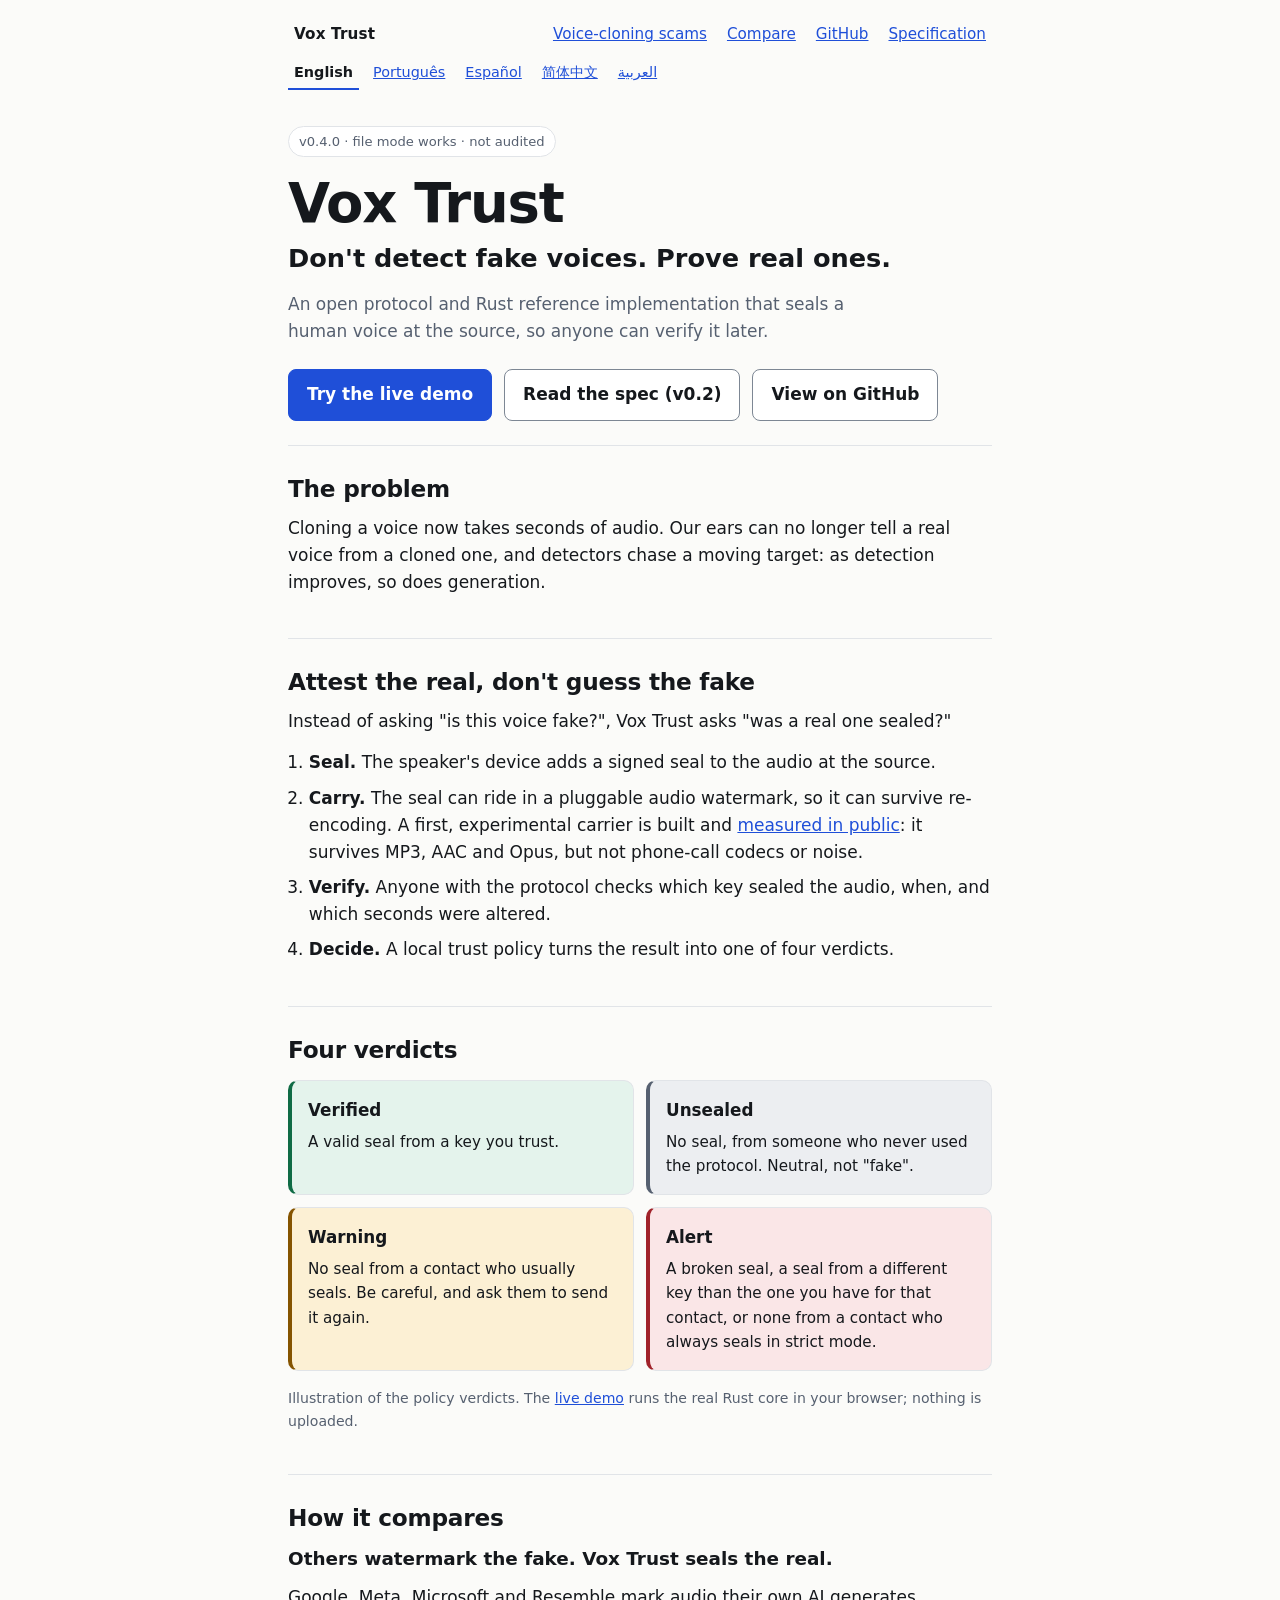
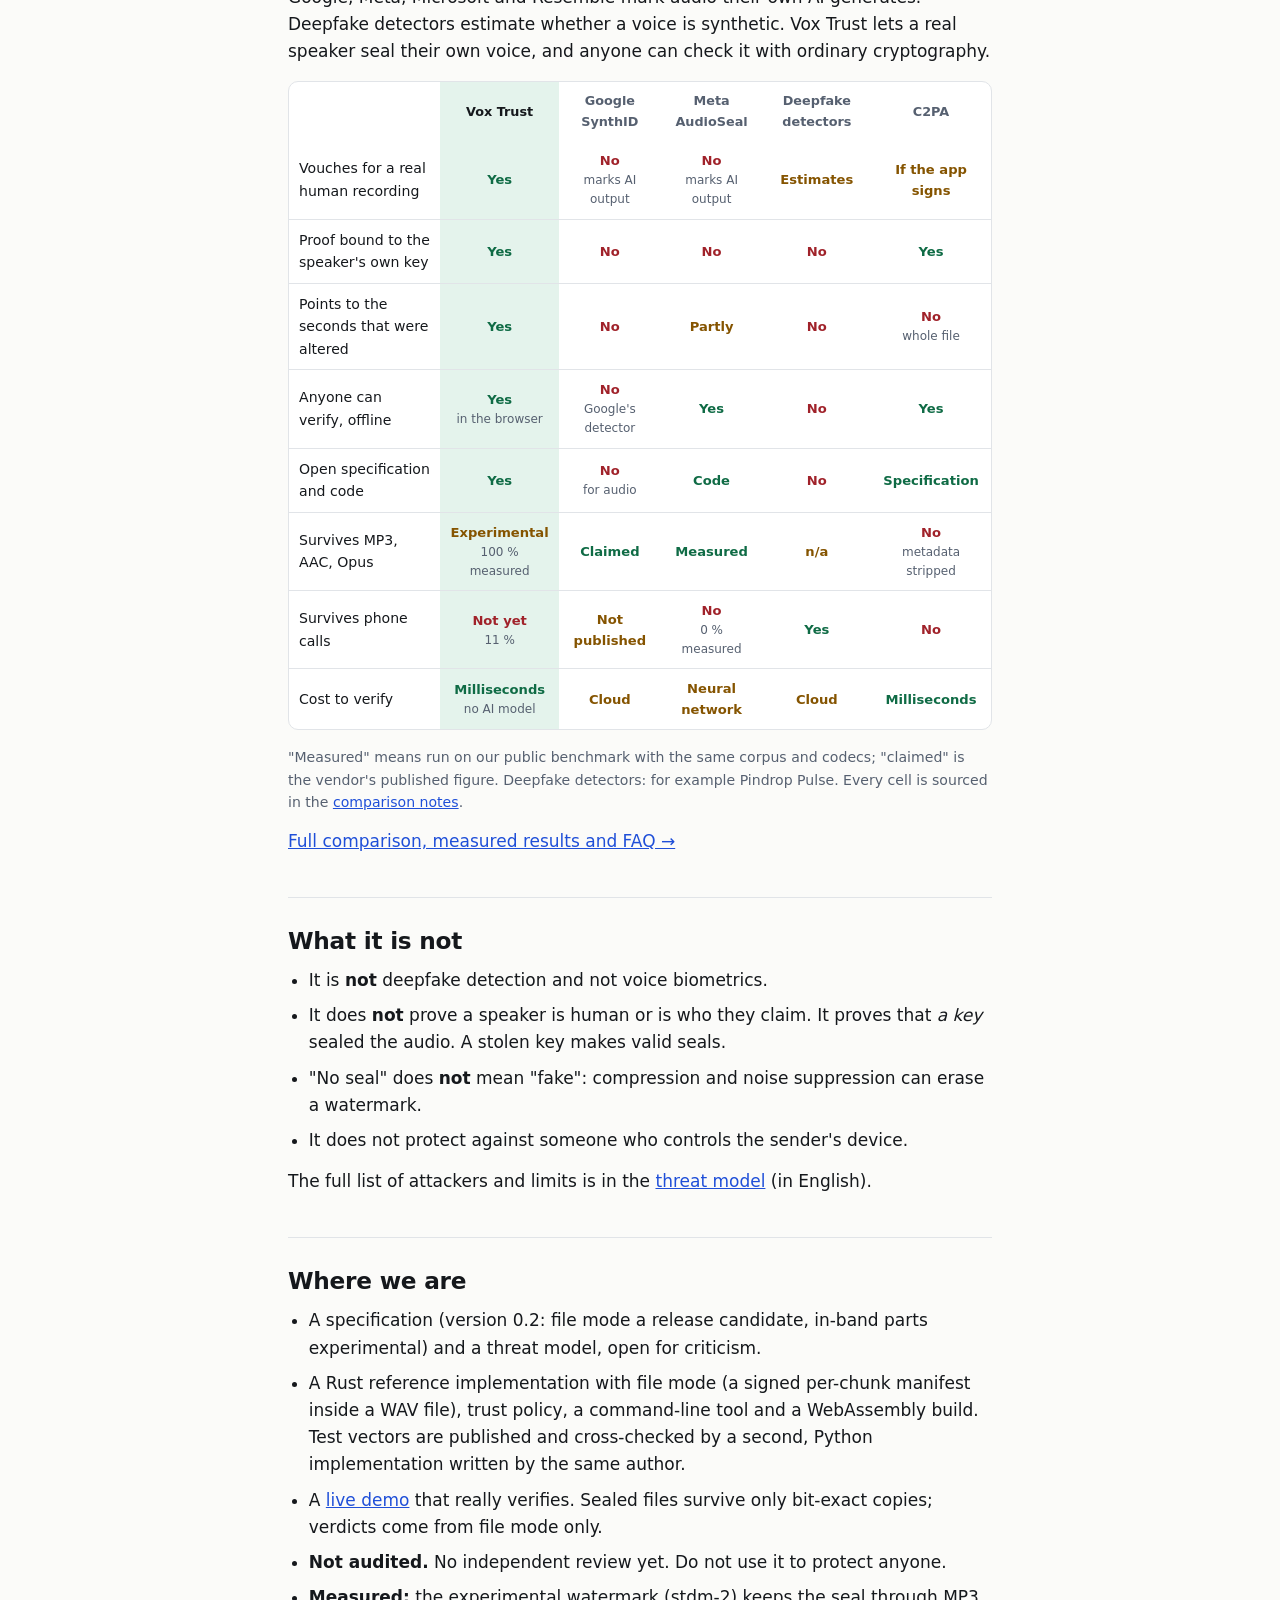
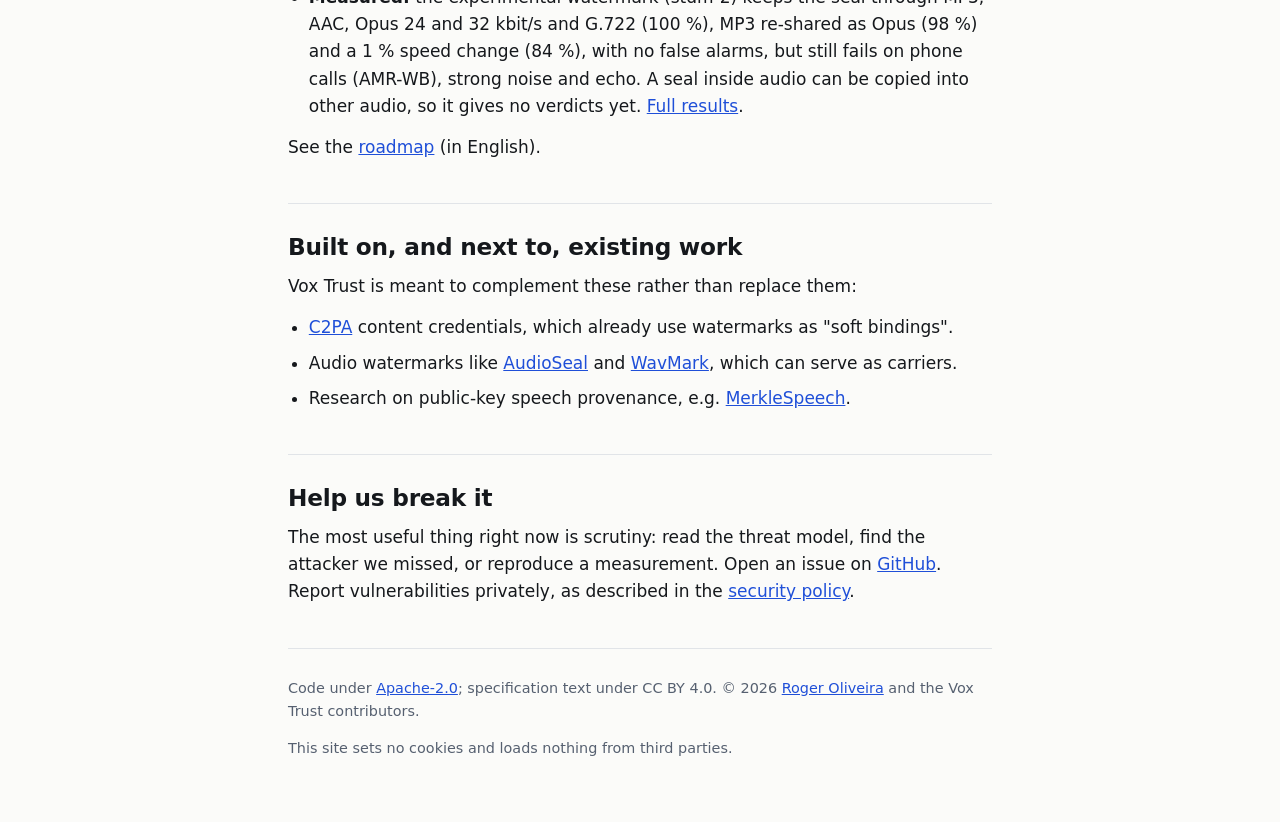
==== commit 9cd53d9b: "Site: link the specification as version 0.2 instead of 'draft' (five languages)" ====
--- a/index.html
+++ b/index.html
@@ -170,7 +170,7 @@
       <a href="/voice-cloning-scam/">Voice-cloning scams</a>
       <a href="/compare/">Compare</a>
       <a href="https://github.com/vox-trust/vox-trust">GitHub</a>
-      <a href="https://github.com/vox-trust/vox-trust/blob/main/spec/SPEC.md">Draft spec</a>
+      <a href="https://github.com/vox-trust/vox-trust/blob/main/spec/SPEC.md">Specification</a>
     </nav>
   </header>
   <nav class="langs" aria-label="Language">
@@ -191,7 +191,7 @@
       <p class="lead">An open protocol and Rust reference implementation that seals a human voice at the source, so anyone can verify it later.</p>
       <div class="actions">
         <a class="btn primary" href="/demo/?lang=en">Try the live demo</a>
-        <a class="btn" href="https://github.com/vox-trust/vox-trust/blob/main/spec/SPEC.md">Read the draft spec</a>
+        <a class="btn" href="https://github.com/vox-trust/vox-trust/blob/main/spec/SPEC.md">Read the spec (v0.2)</a>
         <a class="btn" href="https://github.com/vox-trust/vox-trust">View on GitHub</a>
       </div>
     </div>
@@ -258,7 +258,7 @@
     <section aria-labelledby="status">
       <h2 id="status">Where we are</h2>
       <ul>
-        <li>A draft specification and threat model, open for criticism.</li>
+        <li>A specification (version 0.2: file mode a release candidate, in-band parts experimental) and a threat model, open for criticism.</li>
         <li>A Rust reference implementation with file mode (a signed per-chunk manifest inside a WAV file), trust policy, a command-line tool and a WebAssembly build. Test vectors are published and cross-checked by a second, Python implementation written by the same author.</li>
         <li>A <a href="/demo/?lang=en">live demo</a> that really verifies. Sealed files survive only bit-exact copies; verdicts come from file mode only.</li>
         <li><strong>Not audited.</strong> No independent review yet. Do not use it to protect anyone.</li>
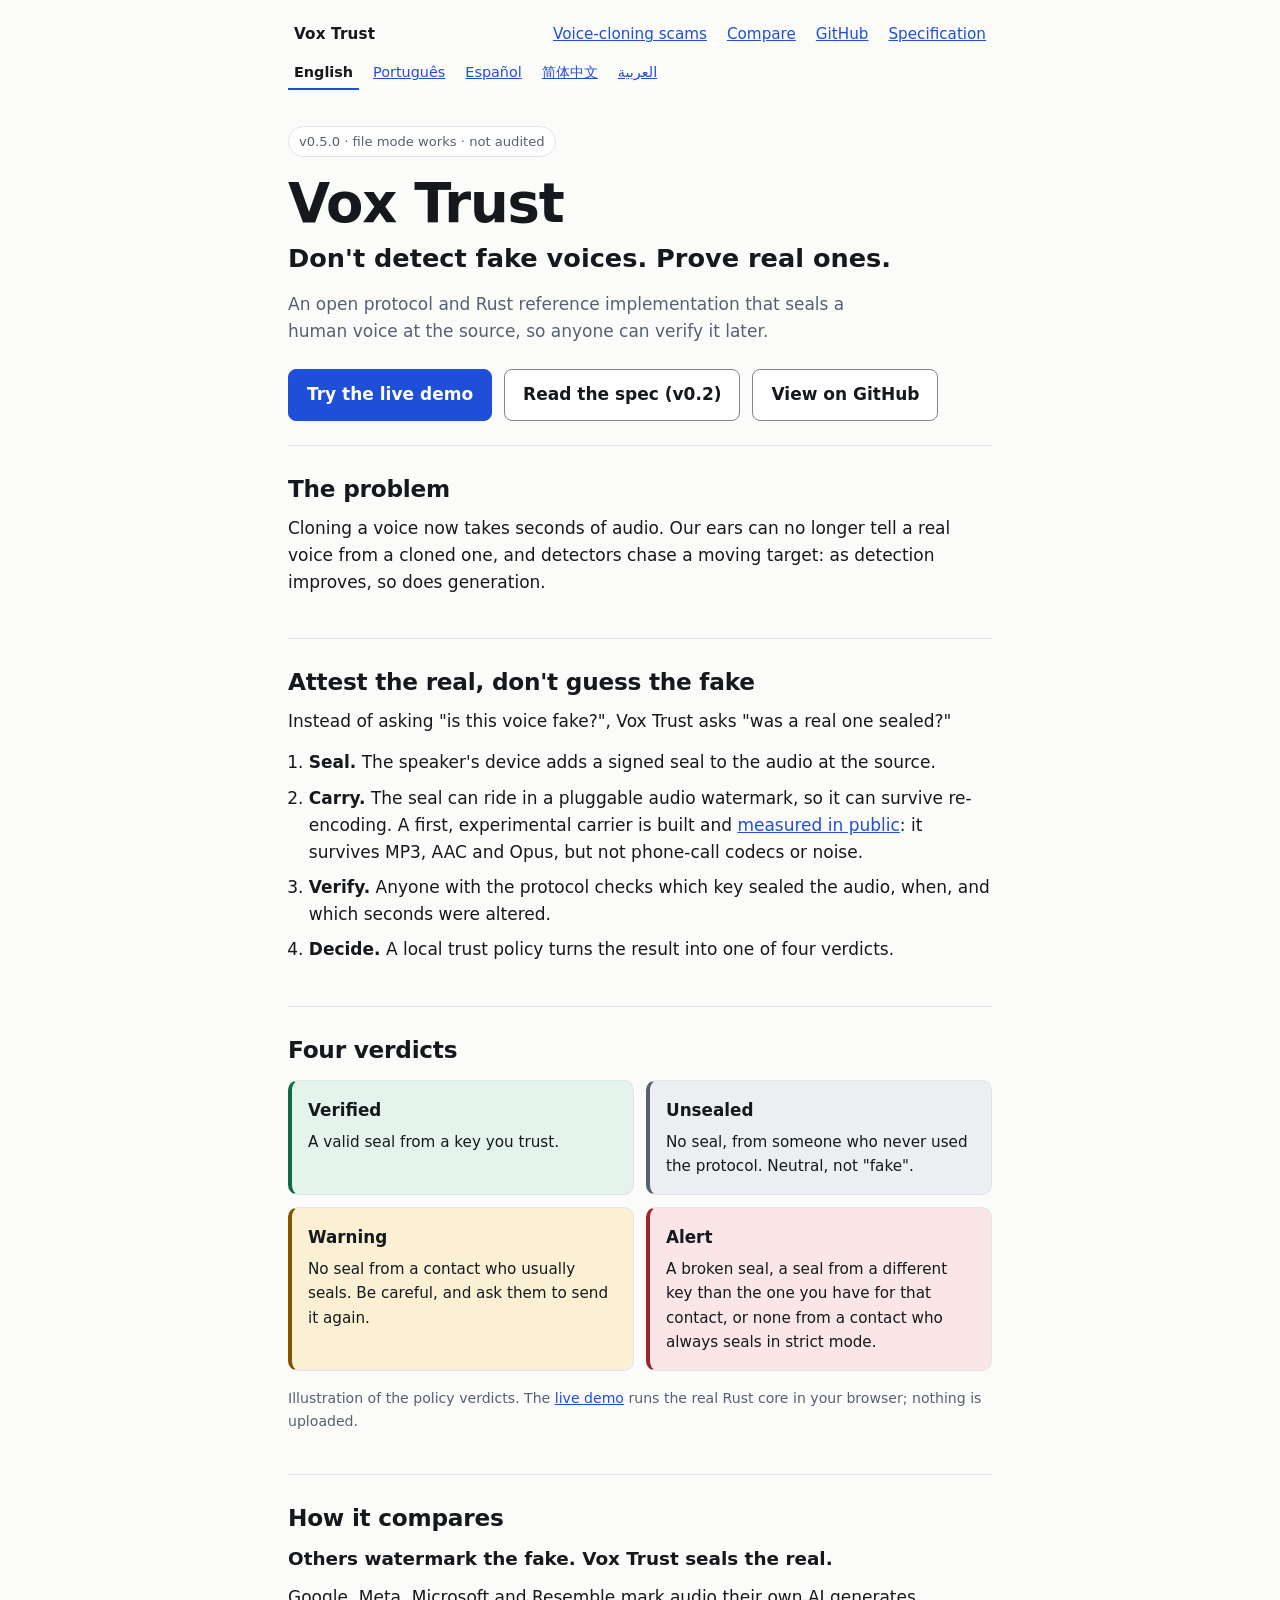
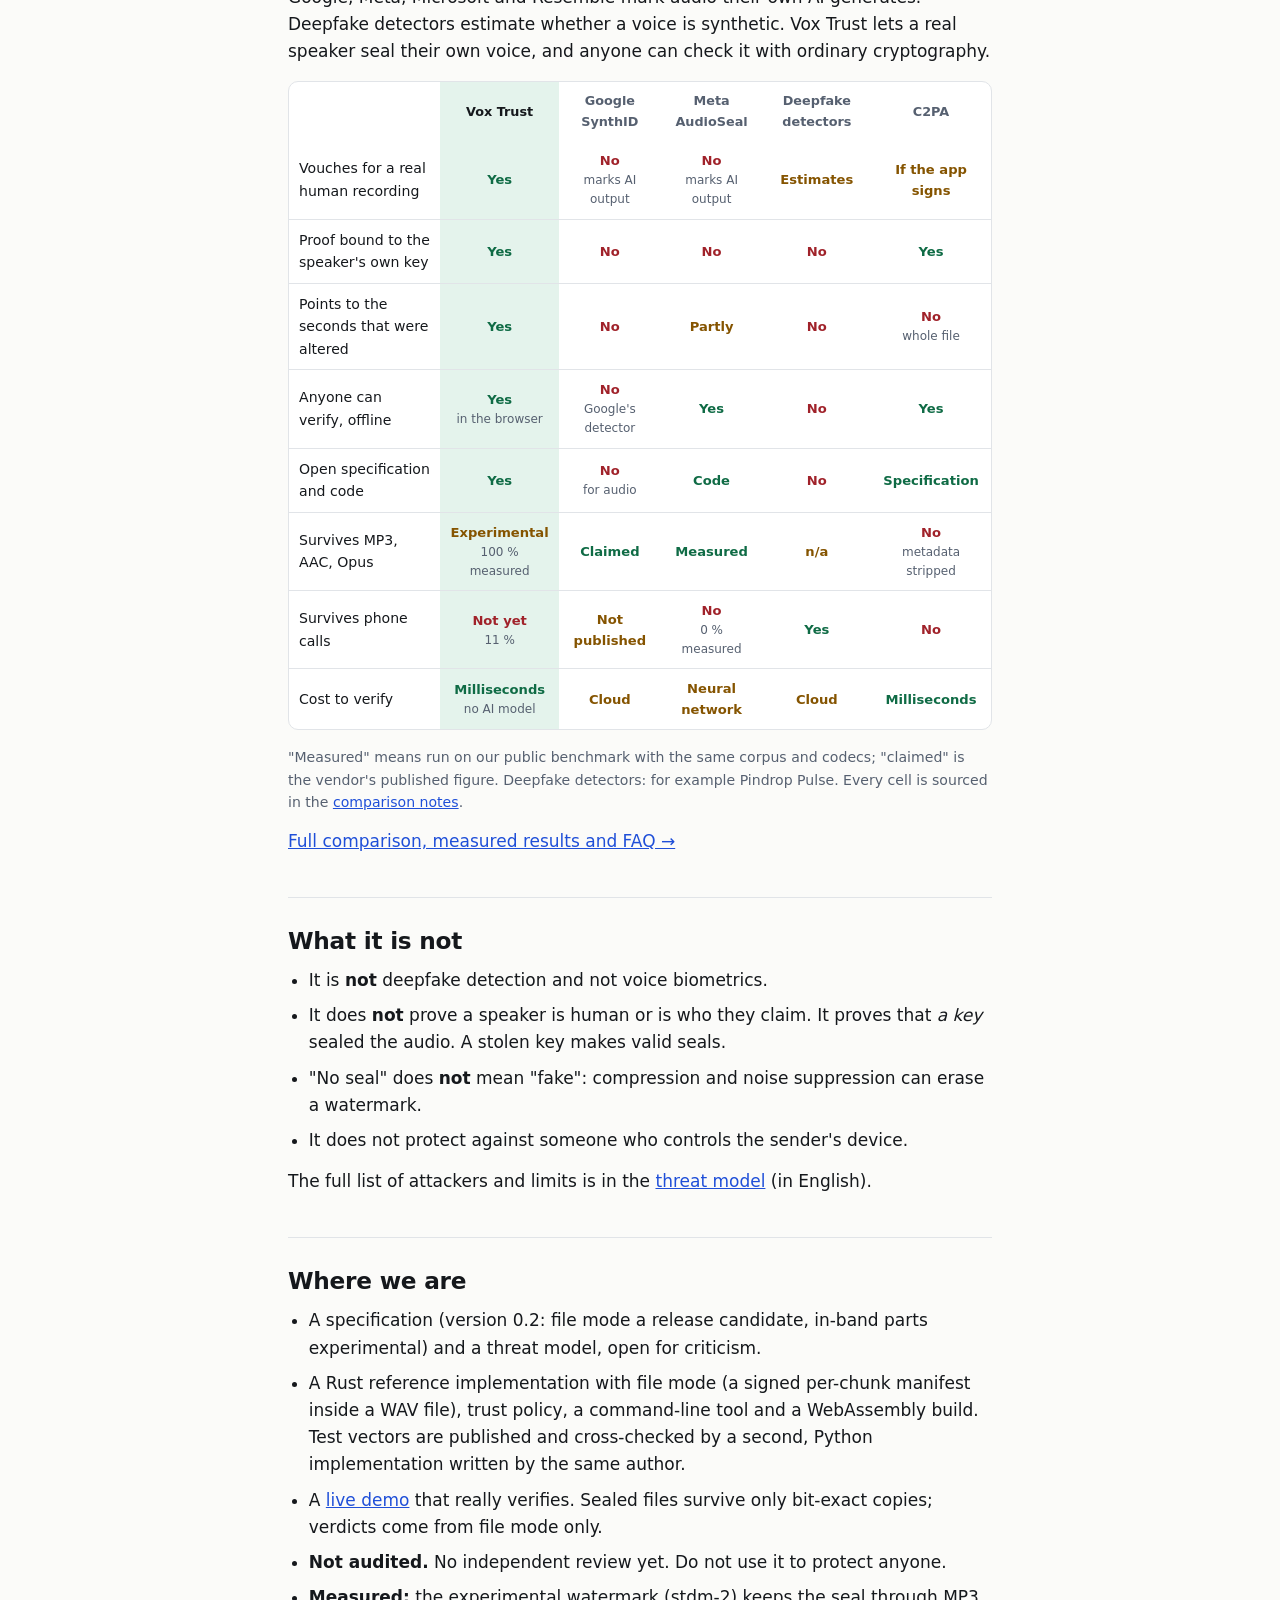
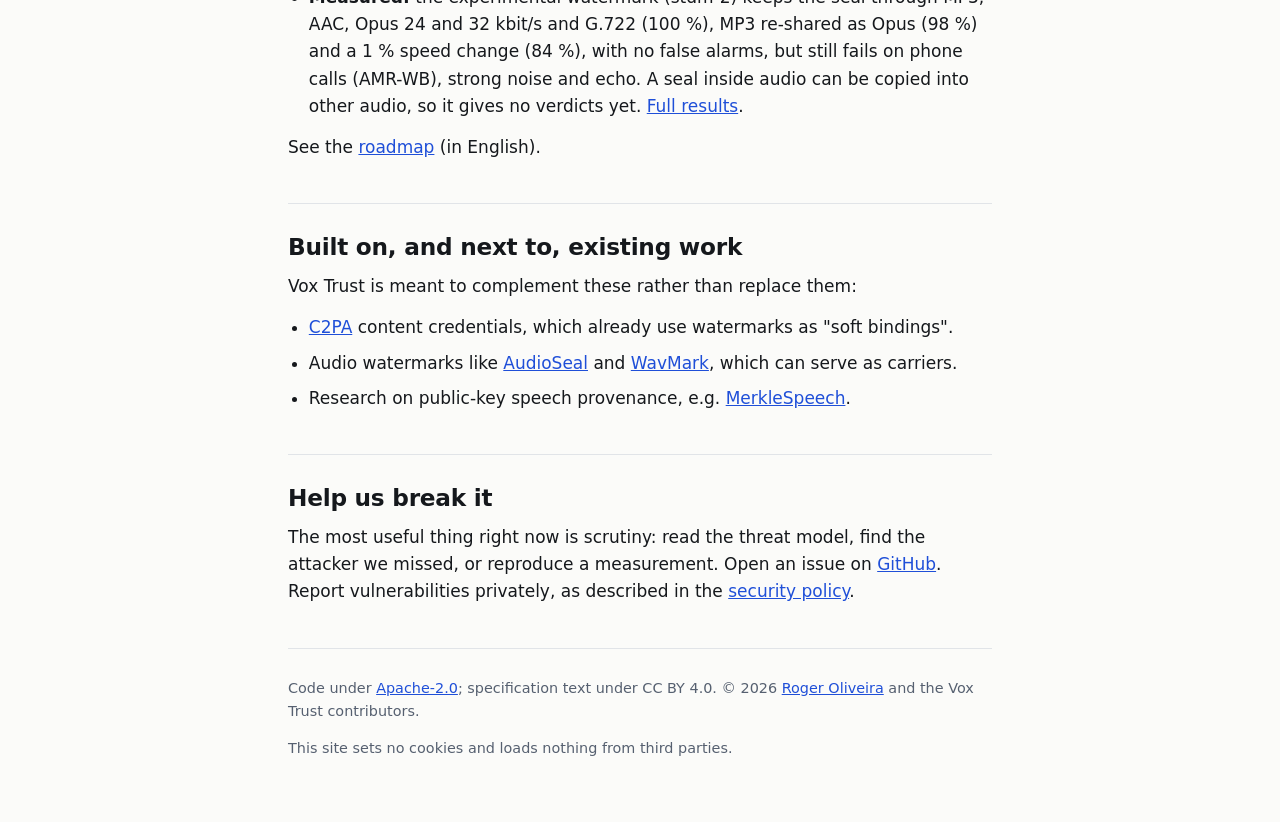
==== commit 6da71690: "Site: v0.5.0 (five languages); demo built from the v0.5.0 release" ====
--- a/index.html
+++ b/index.html
@@ -4,7 +4,7 @@
 <meta charset="utf-8">
 <meta name="viewport" content="width=device-width, initial-scale=1">
 <title>Vox Trust: prove real voices, don't detect fakes</title>
-<meta name="description" content="Open protocol with a Rust reference implementation that seals a human voice at the source so anyone can verify it. v0.4.0, file mode works, not audited.">
+<meta name="description" content="Open protocol with a Rust reference implementation that seals a human voice at the source so anyone can verify it. v0.5.0, file mode works, not audited.">
 <meta name="robots" content="index,follow,max-snippet:-1,max-image-preview:large">
 <meta name="color-scheme" content="light dark">
 <meta name="theme-color" content="#fbfbf9" media="(prefers-color-scheme: light)">
@@ -22,7 +22,7 @@
 <meta property="og:type" content="website">
 <meta property="og:site_name" content="Vox Trust">
 <meta property="og:title" content="Vox Trust: prove real voices, don't detect fakes">
-<meta property="og:description" content="An open protocol that seals a human voice at the source so anyone can verify it. v0.4.0, not audited.">
+<meta property="og:description" content="An open protocol that seals a human voice at the source so anyone can verify it. v0.5.0, not audited.">
 <meta property="og:url" content="https://vox-trust.github.io/">
 <meta property="og:locale" content="en_US">
 <meta property="og:locale:alternate" content="pt_BR">
@@ -35,7 +35,7 @@
 <meta property="og:image:alt" content="Vox Trust logo and the line: Don't detect fake voices. Prove real ones.">
 <meta name="twitter:card" content="summary_large_image">
 <meta name="twitter:title" content="Vox Trust: prove real voices, don't detect fakes">
-<meta name="twitter:description" content="An open protocol that seals a human voice at the source so anyone can verify it. v0.4.0, not audited.">
+<meta name="twitter:description" content="An open protocol that seals a human voice at the source so anyone can verify it. v0.5.0, not audited.">
 <meta name="twitter:image" content="https://vox-trust.github.io/og.png">
 <meta name="twitter:image:alt" content="Vox Trust logo and the line: Don't detect fake voices. Prove real ones.">
 <script type="application/ld+json">
@@ -58,7 +58,7 @@
    "@id": "https://vox-trust.github.io/#page",
    "url": "https://vox-trust.github.io/",
    "name": "Vox Trust: prove real voices, don't detect fakes",
-   "description": "Open protocol with a Rust reference implementation that seals a human voice at the source so anyone can verify it. v0.4.0, file mode works, not audited.",
+   "description": "Open protocol with a Rust reference implementation that seals a human voice at the source so anyone can verify it. v0.5.0, file mode works, not audited.",
    "inLanguage": "en",
    "isPartOf": {
     "@id": "https://vox-trust.github.io/#site"
@@ -81,7 +81,7 @@
    "codeRepository": "https://github.com/vox-trust/vox-trust",
    "programmingLanguage": "Rust",
    "license": "https://www.apache.org/licenses/LICENSE-2.0",
-   "version": "0.4.0",
+   "version": "0.5.0",
    "author": {
     "@type": "Person",
     "name": "Roger Oliveira",
@@ -185,7 +185,7 @@
 
   <main id="main">
     <div class="hero">
-      <span class="chip">v0.4.0 · file mode works · not audited</span>
+      <span class="chip">v0.5.0 · file mode works · not audited</span>
       <h1>Vox Trust</h1>
       <p class="tag">Don't detect fake voices. Prove real ones.</p>
       <p class="lead">An open protocol and Rust reference implementation that seals a human voice at the source, so anyone can verify it later.</p>
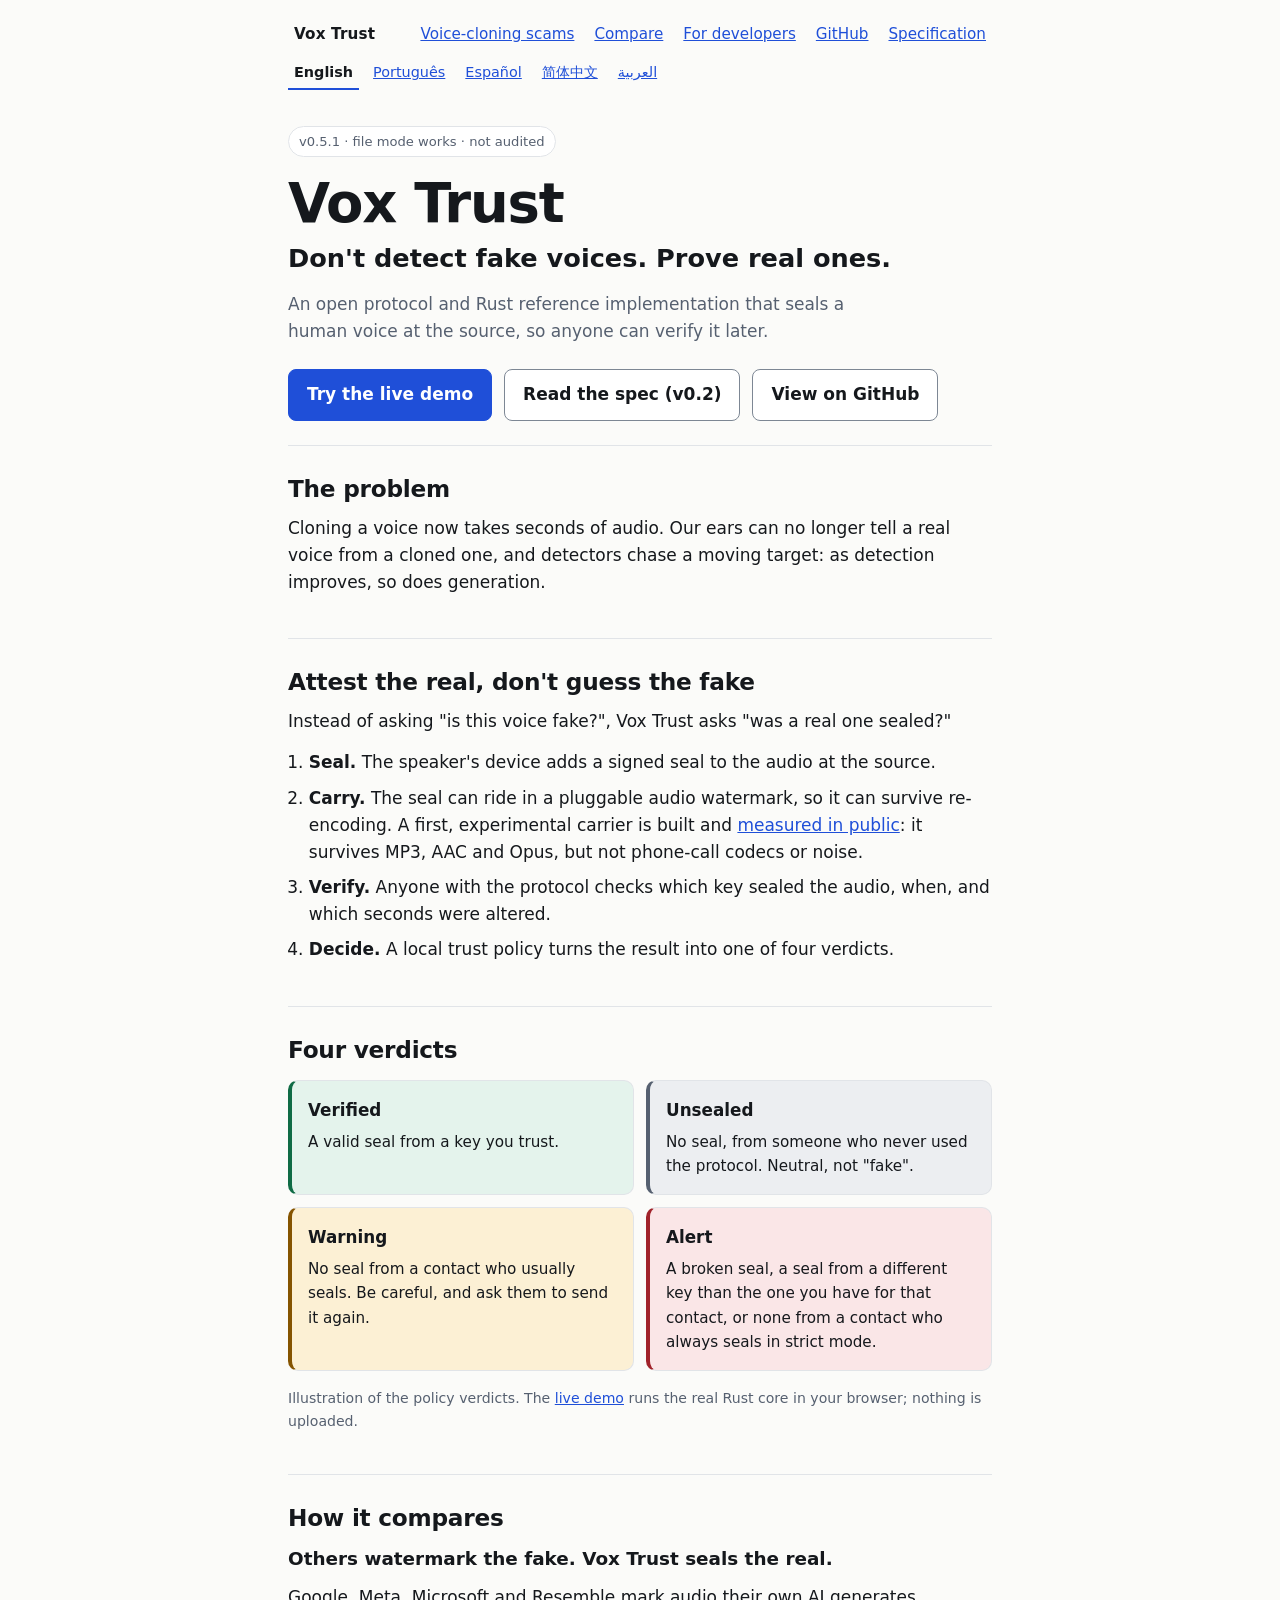
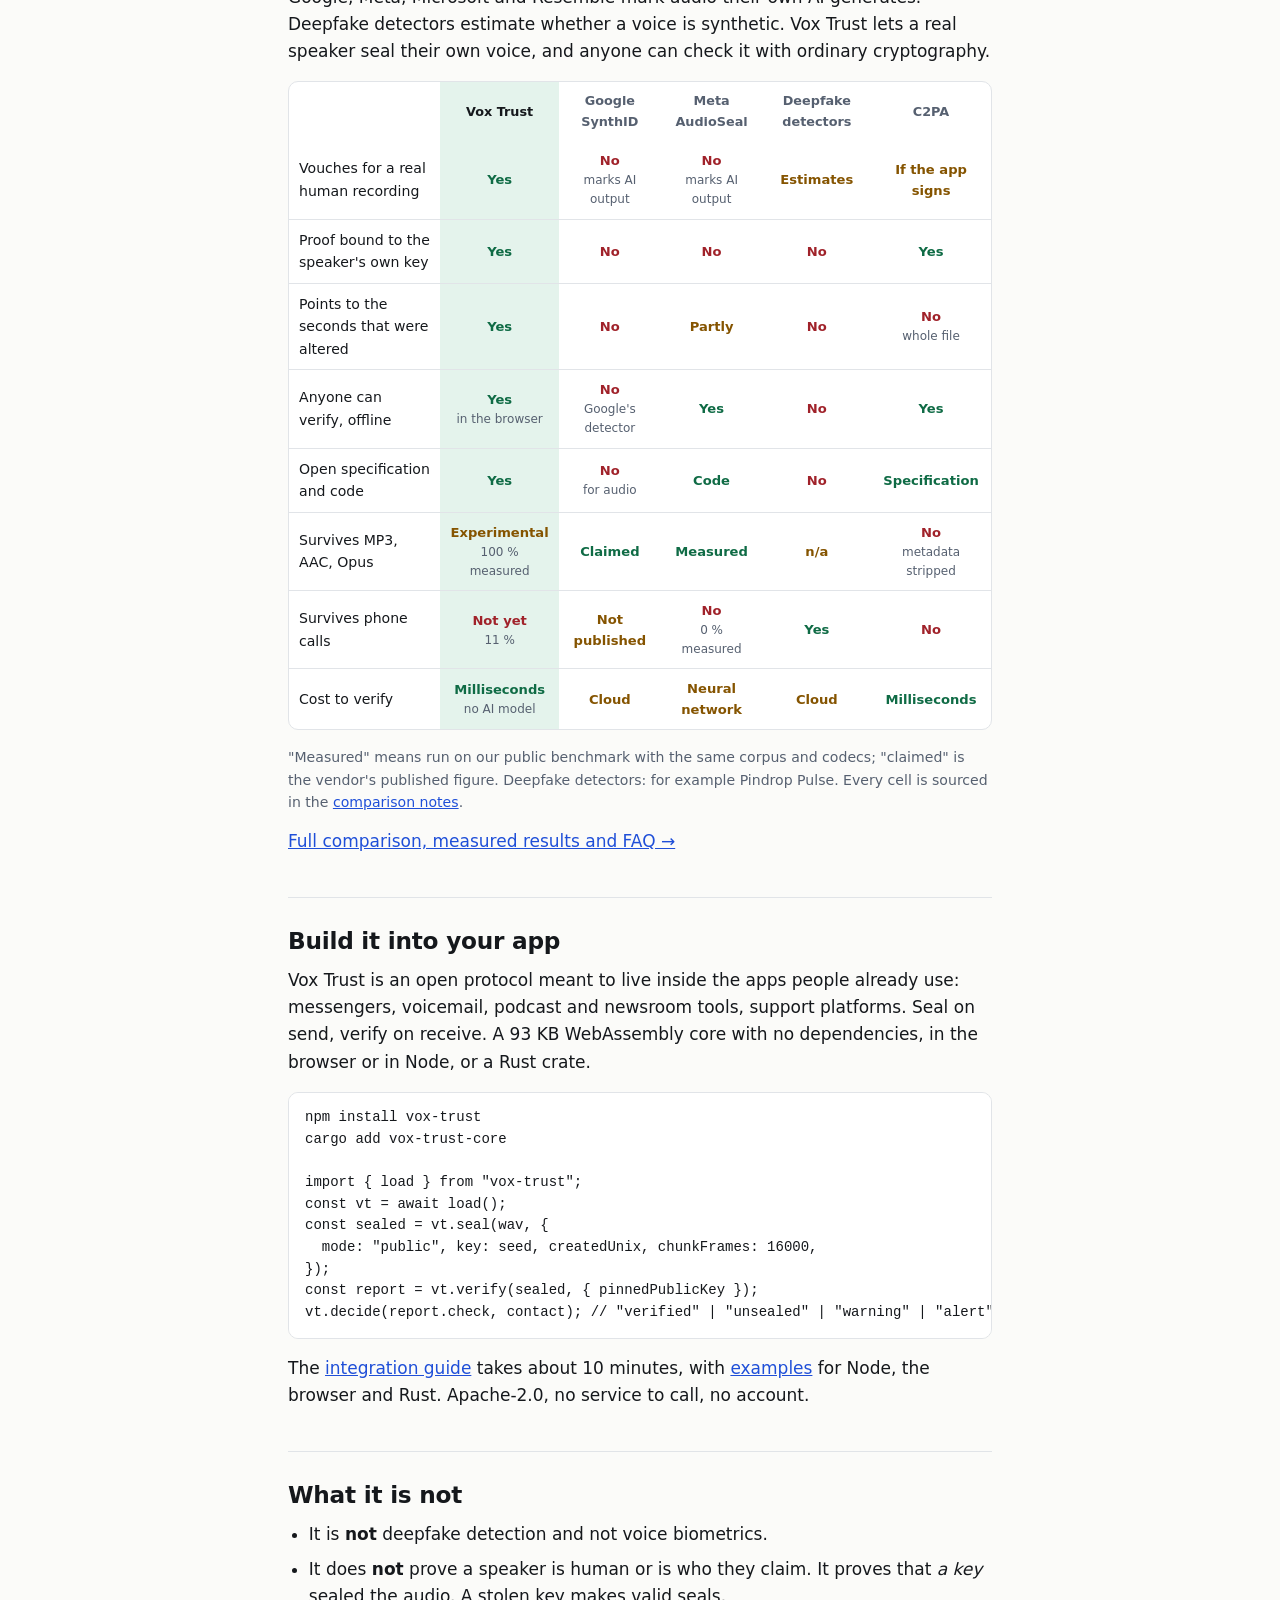
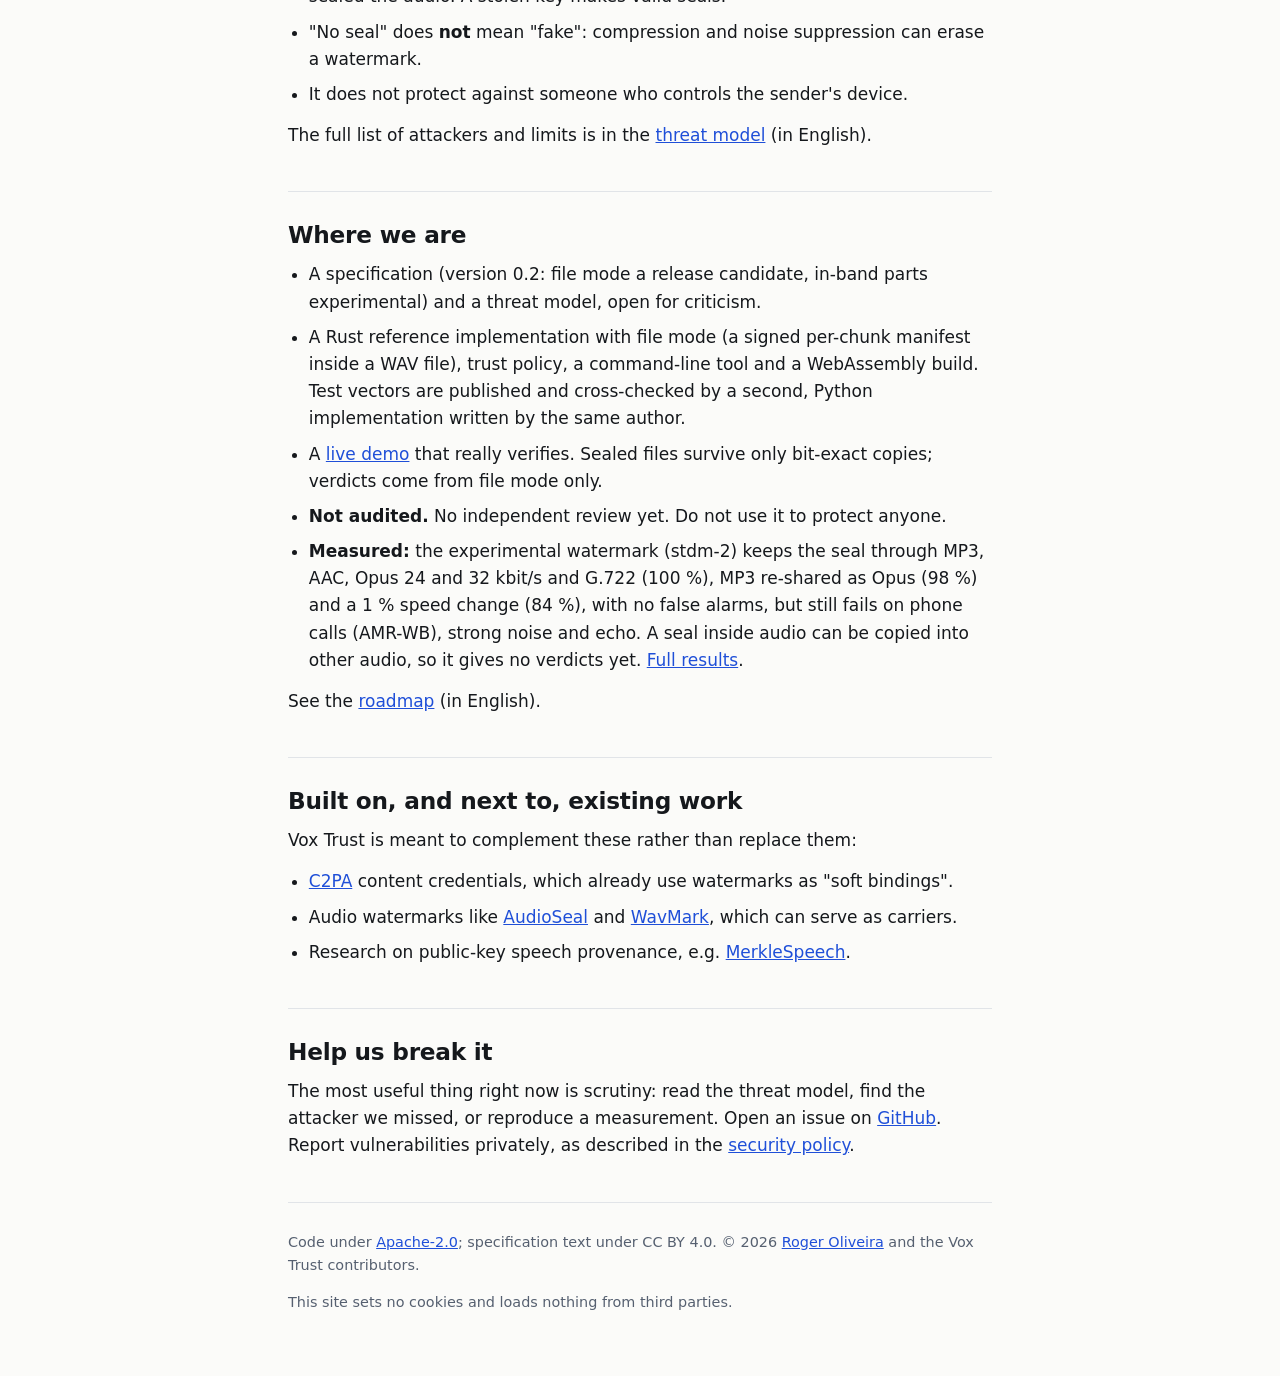
==== commit dfec1c7b: "Site: v0.5.1, a section for developers (five languages); demo built from the v0.5.1 release" ====
--- a/index.html
+++ b/index.html
@@ -4,7 +4,7 @@
 <meta charset="utf-8">
 <meta name="viewport" content="width=device-width, initial-scale=1">
 <title>Vox Trust: prove real voices, don't detect fakes</title>
-<meta name="description" content="Open protocol with a Rust reference implementation that seals a human voice at the source so anyone can verify it. v0.5.0, file mode works, not audited.">
+<meta name="description" content="Open protocol with a Rust reference implementation that seals a human voice at the source so anyone can verify it. v0.5.1, file mode works, not audited.">
 <meta name="robots" content="index,follow,max-snippet:-1,max-image-preview:large">
 <meta name="color-scheme" content="light dark">
 <meta name="theme-color" content="#fbfbf9" media="(prefers-color-scheme: light)">
@@ -22,7 +22,7 @@
 <meta property="og:type" content="website">
 <meta property="og:site_name" content="Vox Trust">
 <meta property="og:title" content="Vox Trust: prove real voices, don't detect fakes">
-<meta property="og:description" content="An open protocol that seals a human voice at the source so anyone can verify it. v0.5.0, not audited.">
+<meta property="og:description" content="An open protocol that seals a human voice at the source so anyone can verify it. v0.5.1, not audited.">
 <meta property="og:url" content="https://vox-trust.github.io/">
 <meta property="og:locale" content="en_US">
 <meta property="og:locale:alternate" content="pt_BR">
@@ -35,7 +35,7 @@
 <meta property="og:image:alt" content="Vox Trust logo and the line: Don't detect fake voices. Prove real ones.">
 <meta name="twitter:card" content="summary_large_image">
 <meta name="twitter:title" content="Vox Trust: prove real voices, don't detect fakes">
-<meta name="twitter:description" content="An open protocol that seals a human voice at the source so anyone can verify it. v0.5.0, not audited.">
+<meta name="twitter:description" content="An open protocol that seals a human voice at the source so anyone can verify it. v0.5.1, not audited.">
 <meta name="twitter:image" content="https://vox-trust.github.io/og.png">
 <meta name="twitter:image:alt" content="Vox Trust logo and the line: Don't detect fake voices. Prove real ones.">
 <script type="application/ld+json">
@@ -58,7 +58,7 @@
    "@id": "https://vox-trust.github.io/#page",
    "url": "https://vox-trust.github.io/",
    "name": "Vox Trust: prove real voices, don't detect fakes",
-   "description": "Open protocol with a Rust reference implementation that seals a human voice at the source so anyone can verify it. v0.5.0, file mode works, not audited.",
+   "description": "Open protocol with a Rust reference implementation that seals a human voice at the source so anyone can verify it. v0.5.1, file mode works, not audited.",
    "inLanguage": "en",
    "isPartOf": {
     "@id": "https://vox-trust.github.io/#site"
@@ -81,7 +81,7 @@
    "codeRepository": "https://github.com/vox-trust/vox-trust",
    "programmingLanguage": "Rust",
    "license": "https://www.apache.org/licenses/LICENSE-2.0",
-   "version": "0.5.0",
+   "version": "0.5.1",
    "author": {
     "@type": "Person",
     "name": "Roger Oliveira",
@@ -143,6 +143,8 @@
 .card.neutral{background:var(--neutral-bg);border-inline-start-color:var(--muted)}
 .card.warn{background:var(--warn-bg);border-inline-start-color:var(--warn)}
 .card.bad{background:var(--bad-bg);border-inline-start-color:var(--bad)}
+.dev{overflow-x:auto;margin:16px 0;padding:14px 16px;border:1px solid var(--border);border-radius:10px;background:var(--card);font:14px/1.55 ui-monospace,SFMono-Regular,Menlo,Consolas,monospace;direction:ltr;text-align:left}
+.dev code{background:none;padding:0;font:inherit}
 .note{font-size:.88rem;color:var(--muted)}
 code{background:var(--code);padding:1px 6px;border-radius:5px;font-size:.92em}
 footer{padding:28px 0 48px;border-top:1px solid var(--border);color:var(--muted);font-size:.9rem}
@@ -169,6 +171,7 @@
     <nav aria-label="Primary">
       <a href="/voice-cloning-scam/">Voice-cloning scams</a>
       <a href="/compare/">Compare</a>
+      <a href="#developers">For developers</a>
       <a href="https://github.com/vox-trust/vox-trust">GitHub</a>
       <a href="https://github.com/vox-trust/vox-trust/blob/main/spec/SPEC.md">Specification</a>
     </nav>
@@ -185,7 +188,7 @@
 
   <main id="main">
     <div class="hero">
-      <span class="chip">v0.5.0 · file mode works · not audited</span>
+      <span class="chip">v0.5.1 · file mode works · not audited</span>
       <h1>Vox Trust</h1>
       <p class="tag">Don't detect fake voices. Prove real ones.</p>
       <p class="lead">An open protocol and Rust reference implementation that seals a human voice at the source, so anyone can verify it later.</p>
@@ -244,6 +247,22 @@
       <p class="more"><a href="/compare/">Full comparison, measured results and FAQ →</a></p>
     </section>
 
+    <section aria-labelledby="developers">
+      <h2 id="developers">Build it into your app</h2>
+      <p>Vox Trust is an open protocol meant to live inside the apps people already use: messengers, voicemail, podcast and newsroom tools, support platforms. Seal on send, verify on receive. A 93 KB WebAssembly core with no dependencies, in the browser or in Node, or a Rust crate.</p>
+      <pre class="dev" dir="ltr" translate="no"><code>npm install vox-trust
+cargo add vox-trust-core
+
+import { load } from &quot;vox-trust&quot;;
+const vt = await load();
+const sealed = vt.seal(wav, {
+  mode: &quot;public&quot;, key: seed, createdUnix, chunkFrames: 16000,
+});
+const report = vt.verify(sealed, { pinnedPublicKey });
+vt.decide(report.check, contact); // &quot;verified&quot; | &quot;unsealed&quot; | &quot;warning&quot; | &quot;alert&quot;</code></pre>
+      <p>The <a href="https://github.com/vox-trust/vox-trust/blob/main/docs/INTEGRATION.md">integration guide</a> takes about 10 minutes, with <a href="https://github.com/vox-trust/vox-trust/tree/main/examples">examples</a> for Node, the browser and Rust. Apache-2.0, no service to call, no account.</p>
+    </section>
+
     <section aria-labelledby="not">
       <h2 id="not">What it is not</h2>
       <ul>
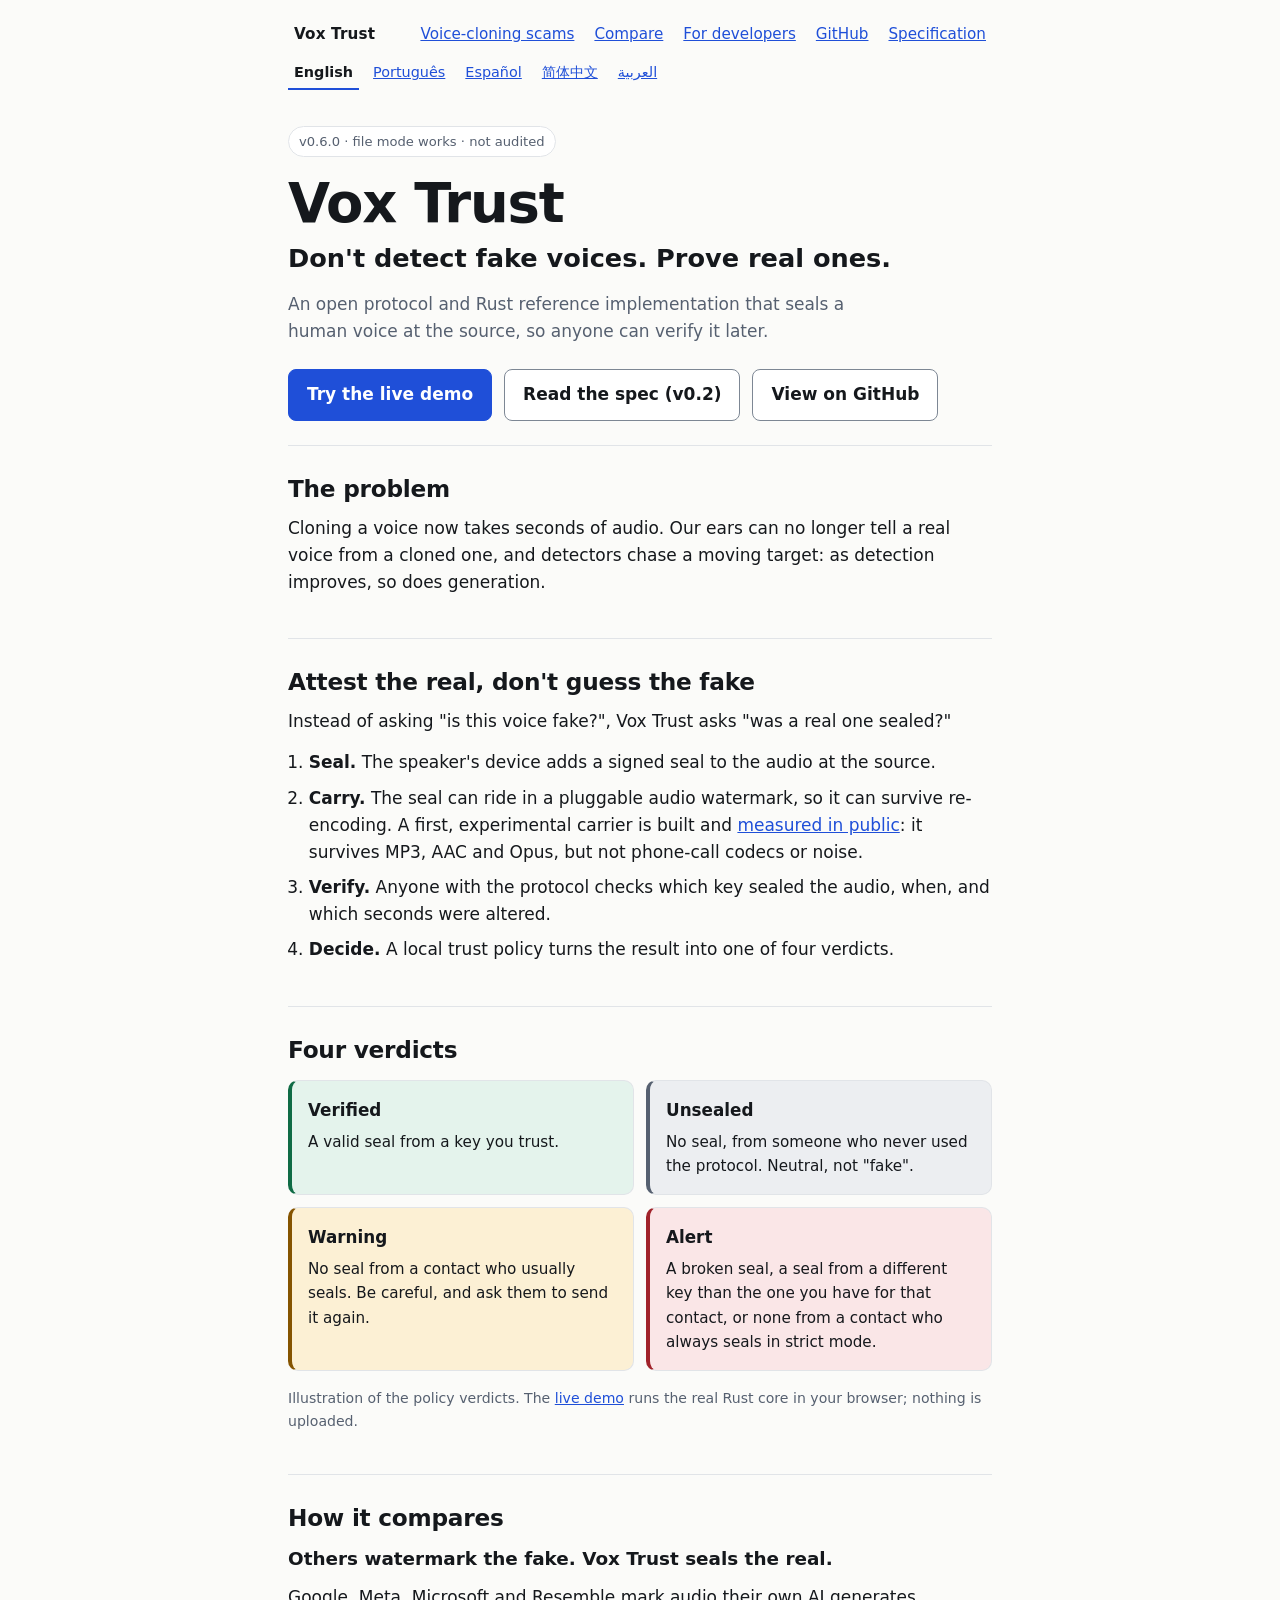
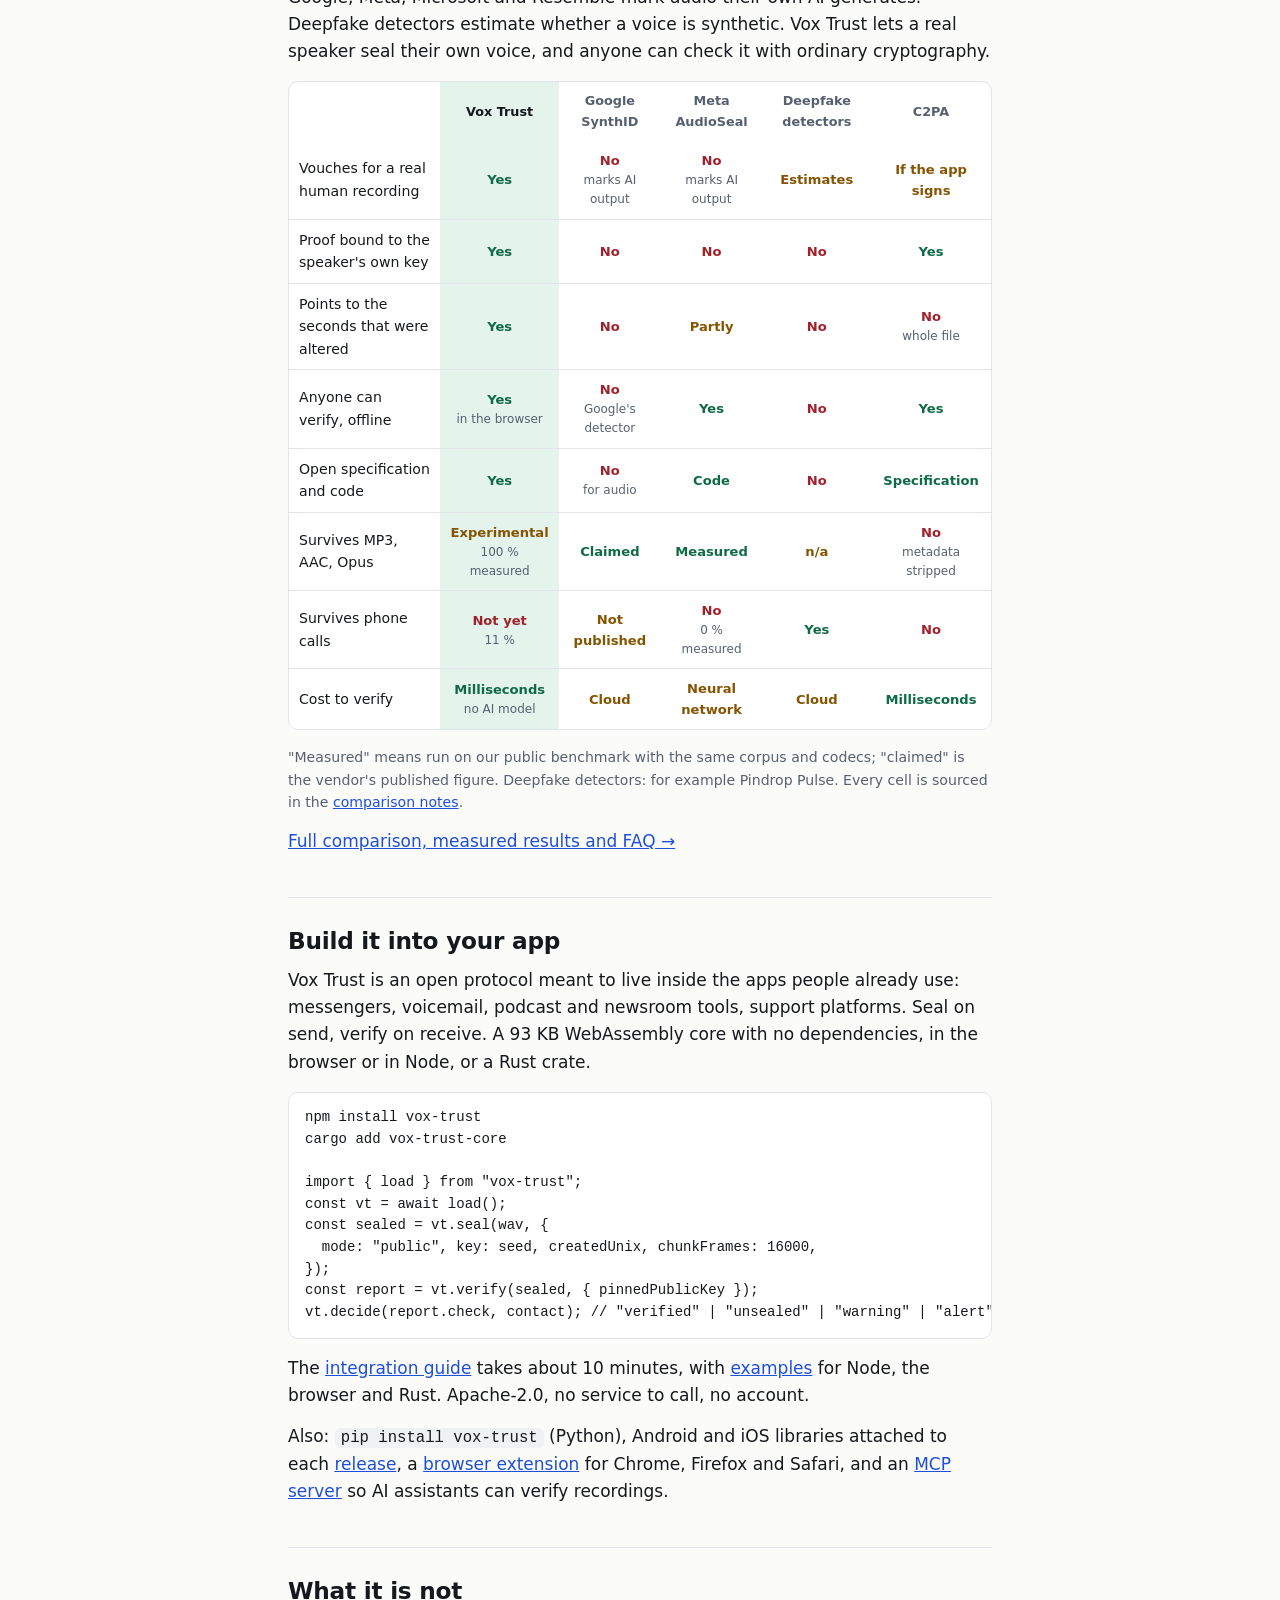
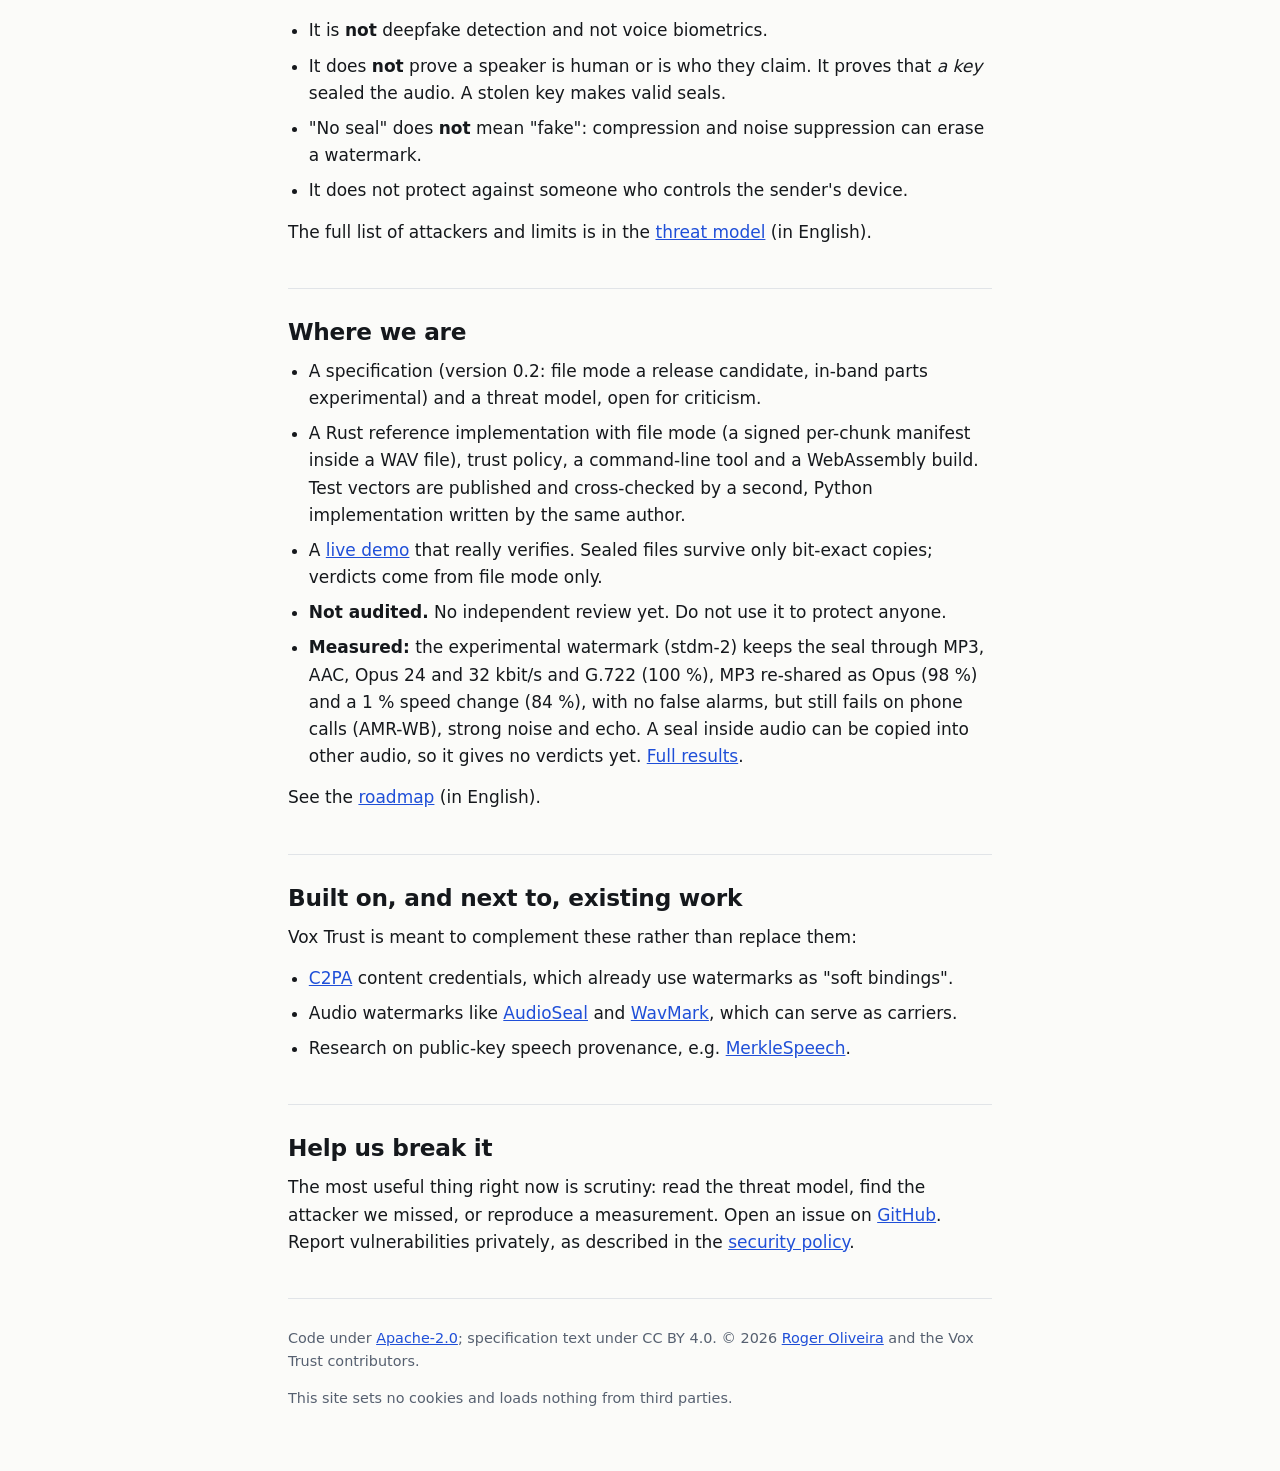
==== commit 5dc5bbc6: "Site: v0.6.0; developers section lists Python, mobile, the browser extension and the MCP server; dem" ====
--- a/index.html
+++ b/index.html
@@ -4,7 +4,7 @@
 <meta charset="utf-8">
 <meta name="viewport" content="width=device-width, initial-scale=1">
 <title>Vox Trust: prove real voices, don't detect fakes</title>
-<meta name="description" content="Open protocol with a Rust reference implementation that seals a human voice at the source so anyone can verify it. v0.5.1, file mode works, not audited.">
+<meta name="description" content="Open protocol with a Rust reference implementation that seals a human voice at the source so anyone can verify it. v0.6.0, file mode works, not audited.">
 <meta name="robots" content="index,follow,max-snippet:-1,max-image-preview:large">
 <meta name="color-scheme" content="light dark">
 <meta name="theme-color" content="#fbfbf9" media="(prefers-color-scheme: light)">
@@ -22,7 +22,7 @@
 <meta property="og:type" content="website">
 <meta property="og:site_name" content="Vox Trust">
 <meta property="og:title" content="Vox Trust: prove real voices, don't detect fakes">
-<meta property="og:description" content="An open protocol that seals a human voice at the source so anyone can verify it. v0.5.1, not audited.">
+<meta property="og:description" content="An open protocol that seals a human voice at the source so anyone can verify it. v0.6.0, not audited.">
 <meta property="og:url" content="https://vox-trust.github.io/">
 <meta property="og:locale" content="en_US">
 <meta property="og:locale:alternate" content="pt_BR">
@@ -35,7 +35,7 @@
 <meta property="og:image:alt" content="Vox Trust logo and the line: Don't detect fake voices. Prove real ones.">
 <meta name="twitter:card" content="summary_large_image">
 <meta name="twitter:title" content="Vox Trust: prove real voices, don't detect fakes">
-<meta name="twitter:description" content="An open protocol that seals a human voice at the source so anyone can verify it. v0.5.1, not audited.">
+<meta name="twitter:description" content="An open protocol that seals a human voice at the source so anyone can verify it. v0.6.0, not audited.">
 <meta name="twitter:image" content="https://vox-trust.github.io/og.png">
 <meta name="twitter:image:alt" content="Vox Trust logo and the line: Don't detect fake voices. Prove real ones.">
 <script type="application/ld+json">
@@ -58,7 +58,7 @@
    "@id": "https://vox-trust.github.io/#page",
    "url": "https://vox-trust.github.io/",
    "name": "Vox Trust: prove real voices, don't detect fakes",
-   "description": "Open protocol with a Rust reference implementation that seals a human voice at the source so anyone can verify it. v0.5.1, file mode works, not audited.",
+   "description": "Open protocol with a Rust reference implementation that seals a human voice at the source so anyone can verify it. v0.6.0, file mode works, not audited.",
    "inLanguage": "en",
    "isPartOf": {
     "@id": "https://vox-trust.github.io/#site"
@@ -81,7 +81,7 @@
    "codeRepository": "https://github.com/vox-trust/vox-trust",
    "programmingLanguage": "Rust",
    "license": "https://www.apache.org/licenses/LICENSE-2.0",
-   "version": "0.5.1",
+   "version": "0.6.0",
    "author": {
     "@type": "Person",
     "name": "Roger Oliveira",
@@ -188,7 +188,7 @@
 
   <main id="main">
     <div class="hero">
-      <span class="chip">v0.5.1 · file mode works · not audited</span>
+      <span class="chip">v0.6.0 · file mode works · not audited</span>
       <h1>Vox Trust</h1>
       <p class="tag">Don't detect fake voices. Prove real ones.</p>
       <p class="lead">An open protocol and Rust reference implementation that seals a human voice at the source, so anyone can verify it later.</p>
@@ -261,6 +261,7 @@
 const report = vt.verify(sealed, { pinnedPublicKey });
 vt.decide(report.check, contact); // &quot;verified&quot; | &quot;unsealed&quot; | &quot;warning&quot; | &quot;alert&quot;</code></pre>
       <p>The <a href="https://github.com/vox-trust/vox-trust/blob/main/docs/INTEGRATION.md">integration guide</a> takes about 10 minutes, with <a href="https://github.com/vox-trust/vox-trust/tree/main/examples">examples</a> for Node, the browser and Rust. Apache-2.0, no service to call, no account.</p>
+      <p>Also: <code>pip install vox-trust</code> (Python), Android and iOS libraries attached to each <a href="https://github.com/vox-trust/vox-trust/releases">release</a>, a <a href="https://github.com/vox-trust/vox-trust/tree/main/extension">browser extension</a> for Chrome, Firefox and Safari, and an <a href="https://github.com/vox-trust/vox-trust/tree/main/mcp">MCP server</a> so AI assistants can verify recordings.</p>
     </section>
 
     <section aria-labelledby="not">
